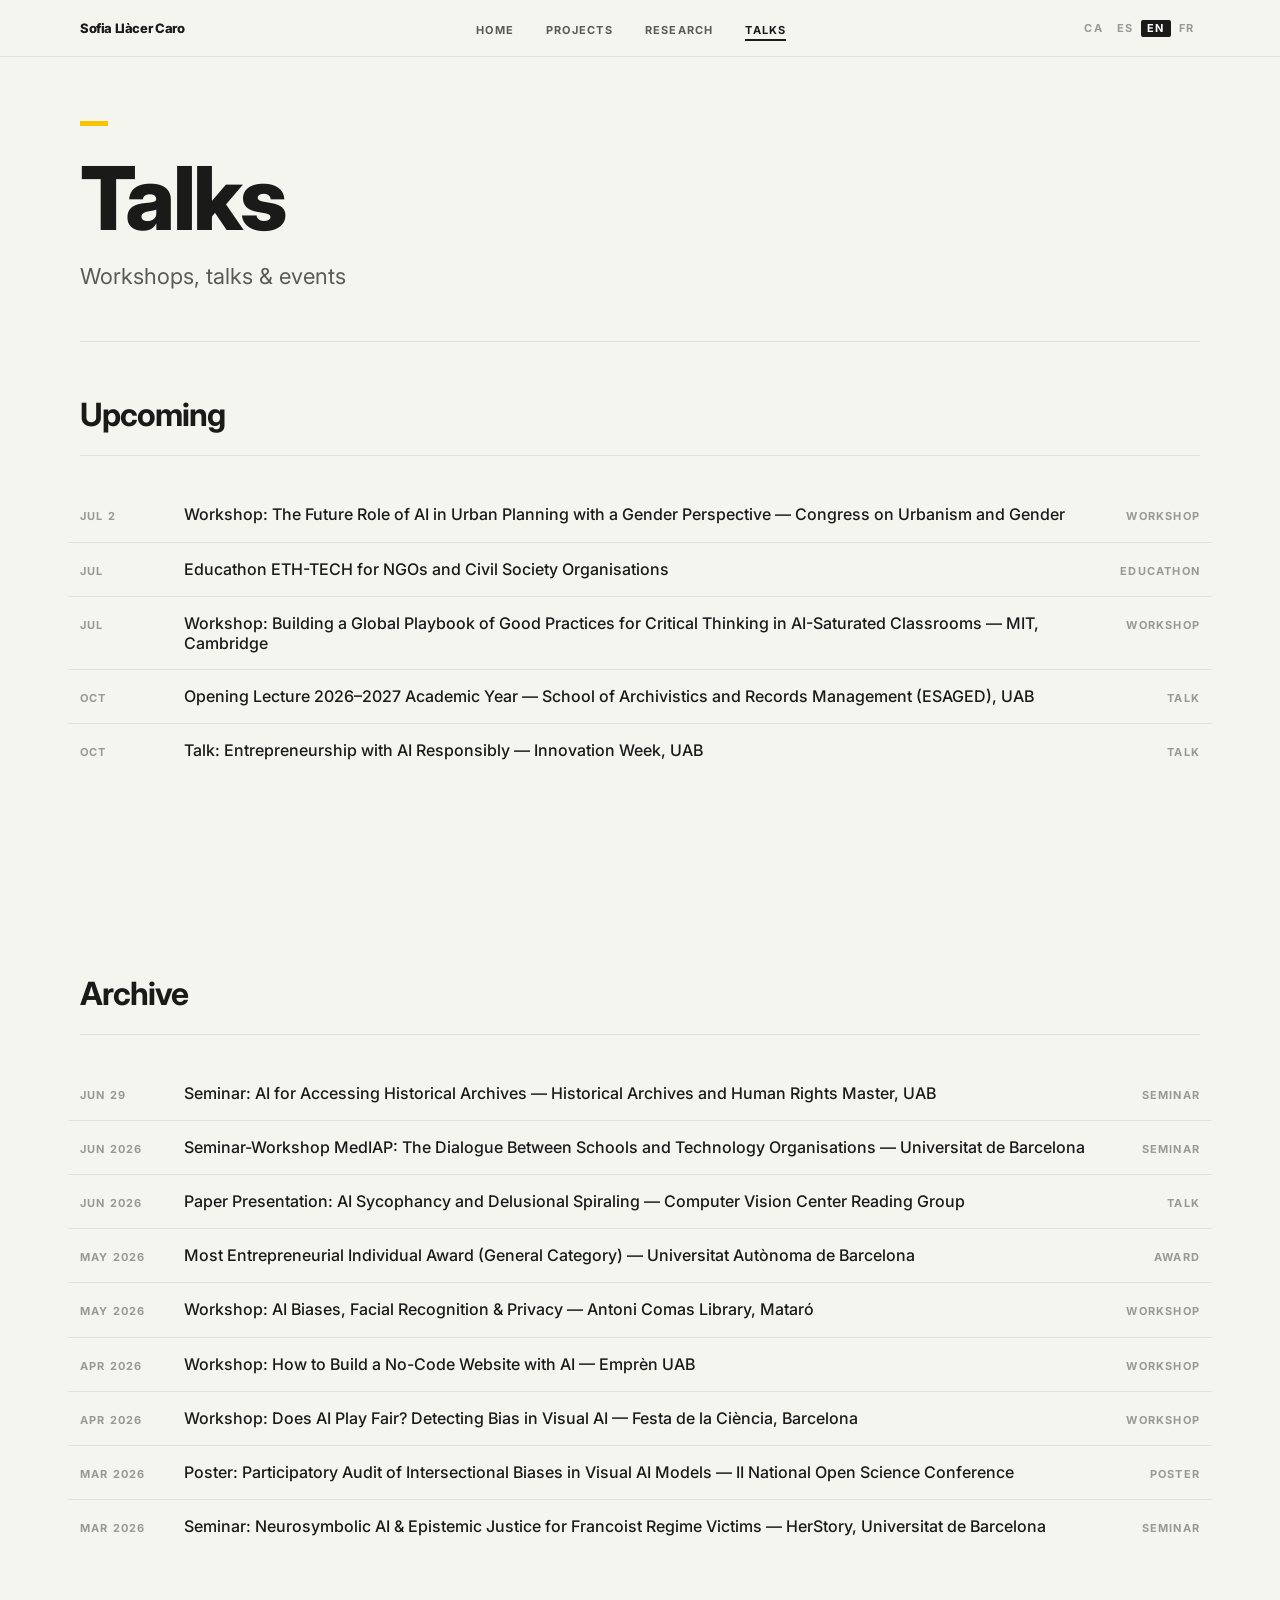
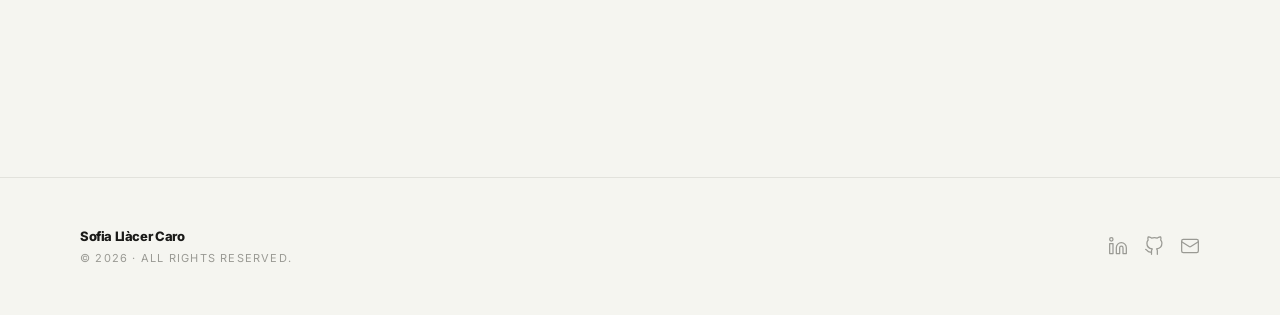
==== archive.html @ ee45fb19 "update past event" ====
<!DOCTYPE html>
<html lang="en">
<head>
  <meta charset="UTF-8">
  <meta name="viewport" content="width=device-width, initial-scale=1.0">
  <title>Talks — Sofia Llàcer Caro</title>
  <meta name="description" content="Talks, workshops and events by Sofia Llàcer Caro.">
  <link rel="preconnect" href="https://fonts.googleapis.com">
  <link rel="preconnect" href="https://fonts.gstatic.com" crossorigin>
  <link href="https://fonts.googleapis.com/css2?family=Inter:ital,opsz,wght@0,14..32,400;0,14..32,500;0,14..32,600;0,14..32,700;0,14..32,800&display=swap" rel="stylesheet">
  <link rel="icon" type="image/png" href="css/favicon.png">
  <link rel="stylesheet" href="css/main.css">
</head>
<body>

  <div data-include="pages/nav.html"></div>

  <main id="main">
    <div class="container">

      <header class="page-header section-archive">
        <div class="page-header__band"></div>
        <h1 class="page-header__title" data-i18n="talks.title">Talks</h1>
        <p class="page-header__subtitle" data-i18n="talks.subtitle">Workshops, talks & events</p>
      </header>

      <!-- UPCOMING -->
      <section class="section" style="padding-top: 0" aria-label="Upcoming events">
        <div class="section__header">
          <h2 class="section__title" data-i18n="talks.upcoming">Upcoming</h2>
        </div>
        <div class="archive-list fade-up">

          <div class="archive-item">
            <span class="archive-item__year">Jul 2</span>
            <span class="archive-item__title" data-i18n="talks.u2_title">Workshop: The Future Role of AI in Urban Planning with a Gender Perspective — Congress on Urbanism and Gender</span>
            <span class="archive-item__category" data-i18n="talks.u2_cat">Workshop</span>
          </div>

          <div class="archive-item">
            <span class="archive-item__year">Jul</span>
            <span class="archive-item__title" data-i18n="talks.u3_title">Educathon ETH-TECH for NGOs and Civil Society Organisations</span>
            <span class="archive-item__category" data-i18n="talks.u3_cat">Educathon</span>
          </div>

          <div class="archive-item">
            <span class="archive-item__year">Jul</span>
            <span class="archive-item__title" data-i18n="talks.u4_title">Workshop: Building a Global Playbook of Good Practices for Critical Thinking in AI-Saturated Classrooms — MIT, Cambridge</span>
            <span class="archive-item__category" data-i18n="talks.u4_cat">Workshop</span>
          </div>

          <div class="archive-item">
            <span class="archive-item__year">Oct</span>
            <span class="archive-item__title" data-i18n="talks.u5_title">Opening Lecture 2026–2027 Academic Year — School of Archivistics and Records Management (ESAGED), UAB</span>
            <span class="archive-item__category" data-i18n="talks.u5_cat">Talk</span>
          </div>

          <div class="archive-item">
            <span class="archive-item__year">Oct</span>
            <span class="archive-item__title" data-i18n="talks.u6_title">Talk: Entrepreneurship with AI Responsibly — Innovation Week, UAB</span>
            <span class="archive-item__category" data-i18n="talks.u6_cat">Talk</span>
          </div>

        </div>
      </section>

      <!-- ARCHIVE -->
      <section class="section" aria-label="Past events">
        <div class="section__header">
          <h2 class="section__title" data-i18n="talks.archive">Archive</h2>
        </div>
        <div class="archive-list fade-up">

          <div class="archive-item">
            <span class="archive-item__year">Jun 29</span>
            <span class="archive-item__title" data-i18n="talks.u1_title">Seminar: AI for Accessing Historical Archives — Historical Archives and Human Rights Master, UAB</span>
            <span class="archive-item__category" data-i18n="talks.u1_cat">Seminar</span>
          </div>

          <div class="archive-item">
            <span class="archive-item__year">Jun 2026</span>
            <span class="archive-item__title" data-i18n="talks.a1_title">Seminar-Workshop MedIAP: The Dialogue Between Schools and Technology Organisations — Universitat de Barcelona</span>
            <span class="archive-item__category" data-i18n="talks.a1_cat">Seminar</span>
          </div>

          <div class="archive-item">
            <span class="archive-item__year">Jun 2026</span>
            <span class="archive-item__title" data-i18n="talks.a2_title">Paper Presentation: AI Sycophancy and Delusional Spiraling — Computer Vision Center Reading Group</span>
            <span class="archive-item__category" data-i18n="talks.a2_cat">Talk</span>
          </div>

          <div class="archive-item">
            <span class="archive-item__year">May 2026</span>
            <span class="archive-item__title" data-i18n="talks.a3_title">Most Entrepreneurial Individual Award (General Category) — Universitat Autònoma de Barcelona</span>
            <span class="archive-item__category" data-i18n="talks.a3_cat">Award</span>
          </div>

          <div class="archive-item">
            <span class="archive-item__year">May 2026</span>
            <span class="archive-item__title" data-i18n="talks.a4_title">Workshop: AI Biases, Facial Recognition & Privacy — Antoni Comas Library, Mataró</span>
            <span class="archive-item__category" data-i18n="talks.a4_cat">Workshop</span>
          </div>

          <div class="archive-item">
            <span class="archive-item__year">Apr 2026</span>
            <span class="archive-item__title" data-i18n="talks.a5_title">Workshop: How to Build a No-Code Website with AI — Emprèn UAB</span>
            <span class="archive-item__category" data-i18n="talks.a5_cat">Workshop</span>
          </div>

          <div class="archive-item">
            <span class="archive-item__year">Apr 2026</span>
            <span class="archive-item__title" data-i18n="talks.a6_title">Workshop: Does AI Play Fair? Detecting Bias in Visual AI — Festa de la Ciència, Barcelona</span>
            <span class="archive-item__category" data-i18n="talks.a6_cat">Workshop</span>
          </div>

          <div class="archive-item">
            <span class="archive-item__year">Mar 2026</span>
            <span class="archive-item__title" data-i18n="talks.a7_title">Poster: Participatory Audit of Intersectional Biases in Visual AI Models — II National Open Science Conference</span>
            <span class="archive-item__category" data-i18n="talks.a7_cat">Poster</span>
          </div>

          <div class="archive-item">
            <span class="archive-item__year">Mar 2026</span>
            <span class="archive-item__title" data-i18n="talks.a8_title">Seminar: Neurosymbolic AI & Epistemic Justice for Francoist Regime Victims — HerStory, Universitat de Barcelona</span>
            <span class="archive-item__category" data-i18n="talks.a8_cat">Seminar</span>
          </div>

        </div>
      </section>

    </div>
  </main>

  <div data-include="pages/footer.html"></div>

  <script src="js/i18n.js"></script>
  <script src="js/includes.js"></script>
  <script src="js/main.js"></script>
</body>
</html>
---- css/main.css ----
/* --- Custom Properties --- */
:root {
  --c-red:     #E63329;
  --c-orange:  #F47920;
  --c-yellow:  #F9C51A;
  --c-green:   #3DAA35;
  --c-teal:    #00A99D;
  --c-blue:    #1D71B8;
  --c-purple:  #6D2E7A;
  --c-magenta: #E31B8E;

  /* Section colours */
  --c-projects: var(--c-blue);
  --c-thoughts: var(--c-magenta);
  --c-archive:  var(--c-green);

  /* Surfaces */
  --c-bg:             #F5F5F0;
  --c-surface:        #FFFFFF;
  --c-border:         #E2E2DC;
  --c-border-strong:  #C6C6C0;

  /* Text */
  --c-text:    #1A1A18;
  --c-text-2:  #5A5A56;
  --c-text-3:  #9A9A94;

  /* Typography */
  --font: 'Inter', 'Helvetica Neue', Arial, -apple-system, sans-serif;

  /* Type scale (fluid) */
  --text-display: clamp(2.75rem, 8vw, 5.5rem);
  --text-h1:      clamp(1.875rem, 4.5vw, 3rem);
  --text-h2:      clamp(1.375rem, 2.5vw, 2rem);
  --text-h3:      clamp(1.125rem, 1.8vw, 1.375rem);
  --text-body:    1rem;
  --text-small:   0.8125rem;
  --text-micro:   0.6875rem;

  /* Line heights */
  --lh-tight:   1.1;
  --lh-snug:    1.25;
  --lh-normal:  1.55;
  --lh-relaxed: 1.75;

  /* Letter spacing */
  --ls-tight:  -0.03em;
  --ls-normal: 0;
  --ls-wide:   0.05em;
  --ls-wider:  0.11em;

  /* Spacing (4px base) */
  --sp-1: 0.25rem;
  --sp-2: 0.5rem;
  --sp-3: 0.75rem;
  --sp-4: 1rem;
  --sp-5: 1.5rem;
  --sp-6: 2rem;
  --sp-7: 3rem;
  --sp-8: 4rem;
  --sp-9: 6rem;
  --sp-10: 8rem;

  /* Layout */
  --container:  74rem;
  --grid-gap:   1.5rem;

  /* Card */
  --card-band:    5px;
  --card-radius:  2px;
  --card-pad:     var(--sp-5);

  /* Motion */
  --ease-fast:  120ms ease;
  --ease-base:  220ms ease;
  --ease-slow:  420ms ease;

  /* Shadows */
  --shadow-card:       0 1px 2px rgba(0,0,0,0.06), 0 3px 10px rgba(0,0,0,0.05);
  --shadow-card-hover: 0 4px 14px rgba(0,0,0,0.10), 0 14px 32px rgba(0,0,0,0.07);
  --shadow-hero:       0 8px 36px rgba(0,0,0,0.13), 0 28px 72px rgba(0,0,0,0.09);
}

/* --- Reset --- */
*, *::before, *::after { box-sizing: border-box; margin: 0; padding: 0; }

html {
  font-size: 16px;
  scroll-behavior: smooth;
  -webkit-text-size-adjust: 100%;
}

body {
  font-family: var(--font);
  font-size: var(--text-body);
  line-height: var(--lh-normal);
  color: var(--c-text);
  background: var(--c-bg);
  -webkit-font-smoothing: antialiased;
  -moz-osx-font-smoothing: grayscale;
}

img, video { max-width: 100%; height: auto; display: block; }
a { color: inherit; text-decoration: none; }
ul, ol { list-style: none; }
button { background: none; border: none; cursor: pointer; font: inherit; color: inherit; }

/* --- Accessibility --- */
.sr-only {
  position: absolute; width: 1px; height: 1px; padding: 0; margin: -1px;
  overflow: hidden; clip: rect(0,0,0,0); white-space: nowrap; border: 0;
}

.skip-link {
  position: absolute; top: -200%; left: var(--sp-4); z-index: 9999;
  padding: var(--sp-2) var(--sp-4); background: var(--c-text); color: var(--c-surface);
  font-size: var(--text-small); font-weight: 700; letter-spacing: var(--ls-wide);
  text-transform: uppercase; transition: top var(--ease-fast);
}
.skip-link:focus { top: var(--sp-4); }

/* --- Layout --- */
.container {
  width: 100%; max-width: var(--container);
  margin-inline: auto; padding-inline: var(--sp-6);
}

@media (max-width: 768px) {
  :root { --grid-gap: 1rem; }
  .container { padding-inline: var(--sp-4); }
}

/* --- Navigation --- */
.site-nav {
  position: sticky; top: 0; z-index: 100;
  background: rgba(245,245,240,0.92);
  backdrop-filter: blur(14px);
  -webkit-backdrop-filter: blur(14px);
  border-bottom: 1px solid var(--c-border);
}

.nav-inner {
  display: flex; align-items: center;
  justify-content: space-between; height: 3.5rem;
}

.nav-logo {
  font-size: var(--text-small); font-weight: 800;
  letter-spacing: var(--ls-tight); color: var(--c-text);
  white-space: nowrap;
}

.nav-links {
  display: flex; align-items: center; gap: var(--sp-6);
}

.nav-link {
  font-size: var(--text-micro); font-weight: 700;
  color: var(--c-text-2); letter-spacing: var(--ls-wider);
  text-transform: uppercase; position: relative;
  transition: color var(--ease-fast);
  padding-bottom: 2px;
}
.nav-link::after {
  content: ''; position: absolute; bottom: -2px; left: 0;
  width: 0; height: 2px; background: var(--c-text);
  transition: width var(--ease-base);
}
.nav-link:hover, .nav-link.active { color: var(--c-text); }
.nav-link:hover::after, .nav-link.active::after { width: 100%; }

.nav-right {
  display: flex; align-items: center; gap: var(--sp-5);
}

/* Language switcher */
.lang-switcher {
  display: flex; align-items: center; gap: 2px;
}

.lang-btn {
  font-size: var(--text-micro); font-weight: 700;
  letter-spacing: var(--ls-wider); text-transform: uppercase;
  color: var(--c-text-3); padding: 3px 6px;
  border-radius: 2px; transition: all var(--ease-fast);
  line-height: 1;
}
.lang-btn:hover { color: var(--c-text); }
.lang-btn.active {
  background: var(--c-text); color: var(--c-surface);
}

/* Mobile toggle */
.nav-toggle {
  display: none; flex-direction: column; gap: 5px;
  padding: var(--sp-2); cursor: pointer;
}
.nav-toggle span {
  display: block; width: 20px; height: 1.5px;
  background: var(--c-text); border-radius: 1px;
  transition: transform var(--ease-base), opacity var(--ease-base);
}
.nav-toggle[aria-expanded="true"] span:nth-child(1) { transform: translateY(6.5px) rotate(45deg); }
.nav-toggle[aria-expanded="true"] span:nth-child(2) { opacity: 0; }
.nav-toggle[aria-expanded="true"] span:nth-child(3) { transform: translateY(-6.5px) rotate(-45deg); }

@media (max-width: 768px) {
  .nav-links {
    display: none; position: absolute;
    top: 3.5rem; left: 0; right: 0;
    background: var(--c-bg); border-bottom: 1px solid var(--c-border);
    flex-direction: column; align-items: flex-start;
    padding: var(--sp-4) var(--sp-6); gap: var(--sp-4);
  }
  .nav-links.open { display: flex; }
  .nav-toggle { display: flex; }
}

.hero-card {
  background: var(--c-surface);
  border: 1px solid var(--c-border);
  box-shadow: var(--shadow-hero);
  border-radius: var(--card-radius);
  width: min(420px, 88vw);
  overflow: hidden;
  user-select: none;
}

.hero-card__header {
  padding: var(--sp-6) var(--sp-6) var(--sp-5);
}

.hero-card__name {
  font-size: 1.4rem; font-weight: 800;
  letter-spacing: var(--ls-tight); line-height: 1.1;
  margin-bottom: var(--sp-1);
}

.hero-card__subtitle {
  font-size: var(--text-micro); font-weight: 700;
  letter-spacing: var(--ls-wider); text-transform: uppercase;
  color: var(--c-text-3);
}

.hero-card__bands {
  display: flex; flex-direction: column;
  padding: var(--sp-2) var(--sp-3) var(--sp-6);
}

.hero-card__band {
  display: flex; align-items: center;
  padding: 0.8rem var(--sp-5);
  border-radius: 26px;
  position: relative;
  margin-bottom: -14px;
}
.hero-card__band:last-child { margin-bottom: 0; }

/* Palette — exact order and values from design brief */
.hero-card__band:nth-child(1) { background: #0177BC; z-index: 5; }
.hero-card__band:nth-child(2) { background: #F6C500; z-index: 4; }
.hero-card__band:nth-child(3) { background: #DE0615; z-index: 3; }
.hero-card__band:nth-child(4) { background: #4B398B; z-index: 2; }
.hero-card__band:nth-child(5) { background: #41ADC9; z-index: 1; }

.hero-card__band-text {
  font-size: var(--text-small); font-weight: 700;
  color: #fff; letter-spacing: 0.01em;
}
/* Yellow is too light for white text */
.hero-card__band:nth-child(2) .hero-card__band-text { color: #1A1A18; }

.hero-card__footer {
  display: flex; justify-content: space-between; align-items: center;
  padding: var(--sp-3) var(--sp-6);
  border-top: 1px solid var(--c-border);
}

.hero-card__meta {
  font-size: var(--text-micro); font-weight: 700;
  letter-spacing: var(--ls-wider); text-transform: uppercase;
  color: var(--c-text-3);
}

/* --- Home Hero Section --- */
.home-hero {
  min-height: 100svh;
  display: flex; align-items: center; justify-content: center;
  position: relative; overflow: hidden;
  padding: var(--sp-10) var(--sp-6) var(--sp-9);
}

.home-hero__grid {
  position: absolute; inset: 0; pointer-events: none;
  background-image:
    linear-gradient(var(--c-border) 1px, transparent 1px),
    linear-gradient(90deg, var(--c-border) 1px, transparent 1px);
  background-size: 52px 52px;
  opacity: 0.5;
}

.home-hero__content {
  position: relative; z-index: 1;
  display: flex; flex-direction: column;
  align-items: center; gap: var(--sp-8);
}

.home-hero__intro {
  max-width: 34rem; text-align: center;
}

.home-hero__tagline {
  font-size: var(--text-h3); font-weight: 400;
  line-height: var(--lh-relaxed); color: var(--c-text-2);
}

.home-hero__ctas {
  display: flex; gap: var(--sp-3);
  flex-wrap: wrap; justify-content: center;
  margin-top: var(--sp-5);
}

/* --- Section Layout --- */
.section {
  padding-block: var(--sp-9);
}

.section__header {
  display: flex; align-items: baseline;
  justify-content: space-between;
  margin-bottom: var(--sp-6);
  padding-bottom: var(--sp-4);
  border-bottom: 1px solid var(--c-border);
}

.section__title {
  font-size: var(--text-h2); font-weight: 700;
  letter-spacing: var(--ls-tight);
}

.section__eyebrow {
  display: flex; align-items: center; gap: var(--sp-3);
  margin-bottom: var(--sp-3);
}

.section__bar {
  width: 20px; height: var(--card-band);
  background: var(--section-color, var(--c-text));
}

.section__link {
  font-size: var(--text-micro); font-weight: 700;
  letter-spacing: var(--ls-wider); text-transform: uppercase;
  color: var(--c-text-3); transition: color var(--ease-fast);
}
.section__link:hover { color: var(--c-text); }

/* --- Page Header --- */
.page-header {
  padding-top: var(--sp-8); padding-bottom: var(--sp-7);
  border-bottom: 1px solid var(--c-border);
  margin-bottom: var(--sp-7);
}

.page-header__band {
  width: 28px; height: var(--card-band);
  background: var(--section-color, var(--c-text));
  margin-bottom: var(--sp-5);
}

.page-header__title {
  font-size: var(--text-display); font-weight: 800;
  letter-spacing: var(--ls-tight); line-height: var(--lh-tight);
}

.page-header__subtitle {
  font-size: var(--text-h3); font-weight: 400;
  color: var(--c-text-2); margin-top: var(--sp-3);
}

/* --- Card System (atomic unit) --- */
.card {
  background: var(--c-surface);
  border: 1px solid var(--c-border);
  border-radius: var(--card-radius);
  box-shadow: var(--shadow-card);
  display: flex; flex-direction: column;
  overflow: hidden; position: relative;
  transition: box-shadow var(--ease-base), transform var(--ease-base);
}

.card:hover {
  box-shadow: var(--shadow-card-hover);
  transform: translateY(-3px);
}

.card__band {
  height: var(--card-band);
  background: var(--band-color, var(--c-text));
  flex-shrink: 0;
}

/* Image / media slot */
.card__media {
  position: relative; overflow: hidden;
  background: var(--c-border); flex-shrink: 0;
}
.card__media--wide  { aspect-ratio: 16/9; }
.card__media--square { aspect-ratio: 1; }
.card__media--tall  { aspect-ratio: 3/4; }

.card__media img {
  width: 100%; height: 100%;
  object-fit: cover; object-position: center;
  transition: transform 380ms ease;
}
.card:hover .card__media img { transform: scale(1.04); }

.card__media-placeholder {
  position: absolute; inset: 0;
  background: linear-gradient(135deg, var(--c-border) 0%, var(--c-border-strong) 100%);
  display: flex; align-items: center; justify-content: center;
}
.card__media-placeholder::after {
  content: ''; width: 28px; height: 28px;
  border: 1.5px solid var(--c-text-3); opacity: 0.35;
}

/* Card body */
.card__body {
  padding: var(--card-pad);
  display: flex; flex-direction: column;
  gap: var(--sp-3); flex: 1;
}

.card__tag {
  font-size: var(--text-micro); font-weight: 700;
  letter-spacing: var(--ls-wider); text-transform: uppercase;
  color: var(--band-color, var(--c-text-2));
}

.card__title {
  font-size: var(--text-h3); font-weight: 700;
  line-height: var(--lh-snug); letter-spacing: var(--ls-tight);
}

.card__excerpt {
  font-size: var(--text-small); line-height: var(--lh-relaxed);
  color: var(--c-text-2); flex: 1;
}

.card__meta {
  display: flex; align-items: center; gap: var(--sp-3);
  padding-top: var(--sp-3);
  border-top: 1px solid var(--c-border);
  margin-top: auto;
}

.card__date {
  font-size: var(--text-micro); font-weight: 700;
  letter-spacing: var(--ls-wider); text-transform: uppercase;
  color: var(--c-text-3);
}

.card__arrow {
  margin-left: auto;
  font-size: var(--text-micro); font-weight: 700;
  letter-spacing: var(--ls-wider); text-transform: uppercase;
  color: var(--band-color, var(--c-text));
  transition: opacity var(--ease-fast);
}
.card:hover .card__arrow { opacity: 0.7; }

/* Full-card link overlay */
.card__overlay {
  position: absolute; inset: 0; z-index: 1;
}

/* Size variants */
.card--sm .card__body { padding: var(--sp-4); gap: var(--sp-2); }
.card--sm .card__title { font-size: 1rem; }

/* --- Card Grid --- */
.card-grid {
  display: grid; gap: var(--grid-gap);
  grid-template-columns: repeat(3, 1fr);
}
.card-grid--2 { grid-template-columns: repeat(2, 1fr); }
.card-grid--4 { grid-template-columns: repeat(4, 1fr); }

@media (max-width: 1024px) {
  .card-grid      { grid-template-columns: repeat(2, 1fr); }
  .card-grid--4   { grid-template-columns: repeat(2, 1fr); }
}
@media (max-width: 600px) {
  .card-grid, .card-grid--2, .card-grid--4 {
    grid-template-columns: 1fr;
  }
}

/* --- Archive List --- */
.archive-list {
  display: flex; flex-direction: column;
}

.archive-item {
  display: grid;
  grid-template-columns: 5rem 1fr auto;
  align-items: baseline; gap: var(--sp-5);
  padding: var(--sp-4) var(--sp-3);
  border-bottom: 1px solid var(--c-border);
  color: var(--c-text); text-decoration: none;
  transition: background var(--ease-fast), padding var(--ease-fast);
  margin-inline: calc(-1 * var(--sp-3));
  border-radius: var(--card-radius);
}
.archive-item:last-child { border-bottom: none; }
.archive-item:hover { background: var(--c-surface); }

.archive-item__year {
  font-size: var(--text-micro); font-weight: 700;
  letter-spacing: var(--ls-wider); text-transform: uppercase;
  color: var(--c-text-3);
}

.archive-item__title {
  font-size: var(--text-body); font-weight: 500;
  line-height: var(--lh-snug);
}

.archive-item__category {
  font-size: var(--text-micro); font-weight: 700;
  letter-spacing: var(--ls-wider); text-transform: uppercase;
  color: var(--c-text-3); white-space: nowrap;
}

@media (max-width: 600px) {
  .archive-item { grid-template-columns: 3.5rem 1fr; row-gap: var(--sp-1); }
  .archive-item__category { grid-column: 2; }
}

/* --- Buttons --- */
.btn {
  display: inline-flex; align-items: center; gap: var(--sp-2);
  padding: 0.65rem var(--sp-5);
  font-size: var(--text-micro); font-weight: 700;
  letter-spacing: var(--ls-wider); text-transform: uppercase;
  border: 1.5px solid transparent;
  border-radius: var(--card-radius);
  transition: all var(--ease-fast); cursor: pointer;
}

.btn--primary {
  background: var(--c-text); color: var(--c-surface);
  border-color: var(--c-text);
}
.btn--primary:hover {
  background: transparent; color: var(--c-text);
}

.btn--secondary {
  background: transparent; color: var(--c-text);
  border-color: var(--c-border-strong);
}
.btn--secondary:hover { border-color: var(--c-text); }

/* --- Footer --- */
.site-footer {
  padding-block: var(--sp-7);
  border-top: 1px solid var(--c-border);
  margin-top: var(--sp-10);
}

.footer-inner {
  display: flex; justify-content: space-between;
  align-items: center; gap: var(--sp-5); flex-wrap: wrap;
}

.footer-name {
  font-size: var(--text-small); font-weight: 800;
  letter-spacing: var(--ls-tight);
}

.footer-rights {
  font-size: var(--text-micro); color: var(--c-text-3);
  letter-spacing: var(--ls-wider); text-transform: uppercase;
  margin-top: var(--sp-1);
}

.footer-social {
  display: flex;
  align-items: center;
  gap: var(--sp-4);
}

.footer-social__link {
  display: flex;
  align-items: center;
  justify-content: center;
  color: var(--c-text-3);
  transition: color var(--ease-fast);
}
.footer-social__link:hover { color: var(--c-text); }
.footer-social__link svg {
  width: 20px;
  height: 20px;
}

/* --- Section colour tokens --- */
.section-projects { --section-color: #0177BC; }
.section-thoughts  { --section-color: #DE0615; }
.section-archive   { --section-color: #F6C500; }

/* ============================================================
   HOME — Section cards (scard)
   ============================================================ */

.home-header {
  padding-top: var(--sp-9);
  padding-bottom: var(--sp-7);
}
.home-header__name {
  font-size: var(--text-display);
  font-weight: 800;
  letter-spacing: var(--ls-tight);
  line-height: var(--lh-tight);
}
.home-header__intro {
  font-size: var(--text-h3);
  font-weight: 400;
  color: var(--c-text-2);
  line-height: var(--lh-relaxed);
  max-width: 40rem;
  margin-top: var(--sp-5);
}

.home-cards {
  display: flex;
  flex-direction: column;
  gap: 0.625rem;
  padding-bottom: var(--sp-10);
}

.scard {
  border-radius: 28px;
  padding: var(--sp-6) var(--sp-7);
  color: #fff;
}
.scard--projects { background: #0177BC; }
.scard--thoughts  { background: #DE0615; }
.scard--archive   { background: #F6C500; color: #1A1A18; }

.scard__header {
  display: flex;
  align-items: center;
  justify-content: space-between;
  gap: var(--sp-5);
}
.scard__info { flex: 1; min-width: 0; }

.scard__eyebrow {
  font-size: var(--text-micro);
  font-weight: 700;
  letter-spacing: var(--ls-wider);
  text-transform: uppercase;
  opacity: 0.6;
  margin-bottom: var(--sp-2);
}
.scard__title {
  font-size: clamp(1.75rem, 3.5vw, 2.75rem);
  font-weight: 800;
  letter-spacing: var(--ls-tight);
  line-height: var(--lh-tight);
}

.scard__see-all {
  flex-shrink: 0;
  font-size: var(--text-micro);
  font-weight: 700;
  letter-spacing: var(--ls-wider);
  text-transform: uppercase;
  color: rgba(255,255,255,0.7);
  padding: 0.45rem 1.1rem;
  border: 1.5px solid rgba(255,255,255,0.3);
  border-radius: 100px;
  text-decoration: none;
  transition: color var(--ease-fast), border-color var(--ease-fast), background var(--ease-fast);
}
.scard__see-all::after { content: ' →'; }

.scard:hover .scard__see-all,
.scard:focus-within .scard__see-all {
  color: #fff;
  border-color: rgba(255,255,255,0.7);
  background: rgba(255,255,255,0.12);
}

.scard__reveal {
  display: grid;
  grid-template-rows: 0fr;
  transition: grid-template-rows 380ms cubic-bezier(0.4, 0, 0.2, 1);
}
.scard__reveal-inner { overflow: hidden; }

.scard:hover .scard__reveal,
.scard:focus-within .scard__reveal {
  grid-template-rows: 1fr;
}

.scard__preview { padding-top: var(--sp-5); }

.scard__preview-grid {
  display: grid;
  grid-template-columns: repeat(3, 1fr);
  gap: var(--sp-3);
}
.scard__preview-grid--2 {
  grid-template-columns: repeat(2, 1fr);
}
.scard__mini {
  background: rgba(255,255,255,0.12);
  border-radius: 16px;
  padding: var(--sp-4);
  display: flex;
  flex-direction: column;
  gap: var(--sp-2);
  color: #fff;
  text-decoration: none;
  transition: background var(--ease-fast);
}
.scard__mini:hover { background: rgba(255,255,255,0.22); }

.scard__mini-cat {
  font-size: var(--text-micro);
  font-weight: 700;
  letter-spacing: var(--ls-wider);
  text-transform: uppercase;
  opacity: 0.55;
}
.scard__mini-title {
  font-size: var(--text-small);
  font-weight: 600;
  line-height: var(--lh-snug);
}
.scard__mini-date {
  font-size: var(--text-micro);
  opacity: 0.45;
  margin-top: auto;
  padding-top: var(--sp-3);
}

.scard__preview-list {
  display: flex;
  flex-direction: column;
}
.scard__row {
  display: grid;
  grid-template-columns: 5.5rem 1fr auto;
  align-items: baseline;
  gap: var(--sp-4);
  padding: var(--sp-3) 0;
  border-bottom: 1px solid rgba(255,255,255,0.14);
  color: #fff;
  text-decoration: none;
  transition: opacity var(--ease-fast);
}
.scard__row:last-child { border-bottom: none; }
.scard__row:hover { opacity: 0.65; }

.scard__row-cat {
  font-size: var(--text-micro);
  font-weight: 700;
  letter-spacing: var(--ls-wider);
  text-transform: uppercase;
  opacity: 0.55;
}
.scard__row-title {
  font-size: var(--text-body);
  font-weight: 500;
  line-height: var(--lh-snug);
}
.scard__row-date {
  font-size: var(--text-micro);
  font-weight: 600;
  letter-spacing: var(--ls-wider);
  text-transform: uppercase;
  opacity: 0.45;
  white-space: nowrap;
}

.scard__preview-footer {
  display: flex;
  justify-content: flex-end;
  align-items: center;
  padding-top: var(--sp-4);
  margin-top: var(--sp-2);
  border-top: 1px solid rgba(255,255,255,0.14);
}
.scard__full-link {
  font-size: var(--text-micro);
  font-weight: 700;
  letter-spacing: var(--ls-wider);
  text-transform: uppercase;
  color: rgba(255,255,255,0.85);
  text-decoration: none;
  transition: opacity var(--ease-fast);
}
.scard__full-link::after { content: ' →'; }
.scard__full-link:hover { opacity: 0.6; }

.scard--archive .scard__see-all {
  color: rgba(0,0,0,0.55);
  border-color: rgba(0,0,0,0.2);
}
.scard--archive:hover .scard__see-all,
.scard--archive:focus-within .scard__see-all {
  color: rgba(0,0,0,0.85);
  border-color: rgba(0,0,0,0.45);
  background: rgba(0,0,0,0.07);
}
.scard--archive .scard__row {
  color: #1A1A18;
  border-bottom-color: rgba(0,0,0,0.1);
}
.scard--archive .scard__row:hover { opacity: 0.6; }
.scard--archive .scard__mini {
  background: rgba(0,0,0,0.07);
  color: #1A1A18;
}
.scard--archive .scard__mini:hover { background: rgba(0,0,0,0.13); }
.scard--archive .scard__preview-footer { border-top-color: rgba(0,0,0,0.1); }
.scard--archive .scard__full-link { color: rgba(0,0,0,0.7); }

/* ============================================================
   FLIP CARDS — Projects
   ============================================================ */

.pub-grid {
  grid-template-columns: repeat(2, 1fr);
  align-items: start;
}
.pub-grid--3 {
  grid-template-columns: repeat(3, 1fr);
}

.pub-card {
  perspective: 1100px;
  height: 300px;
  cursor: pointer;
}

.pub-card__inner {
  position: relative;
  width: 100%; height: 100%;
  transform-style: preserve-3d;
  -webkit-transform-style: preserve-3d;
  transition: transform 520ms cubic-bezier(0.4, 0, 0.2, 1);
}
.pub-card:hover .pub-card__inner {
  transform: rotateY(180deg);
}

.pub-card__front,
.pub-card__back {
  position: absolute;
  inset: 0;
  border-radius: 20px;
  overflow: hidden;
  backface-visibility: hidden;
  -webkit-backface-visibility: hidden;
}

.pub-card__front {
  background: var(--pub-color, var(--c-text));
  display: flex;
  flex-direction: column;
}

.pub-card__front-body {
  padding: var(--sp-5);
  display: flex;
  flex-direction: column;
  flex: 1;
  overflow: hidden;
}

.pub-card__type {
  font-size: var(--text-micro);
  font-weight: 700;
  letter-spacing: var(--ls-wider);
  text-transform: uppercase;
  color: rgba(255,255,255,0.65);
  margin-bottom: var(--sp-3);
  flex-shrink: 0;
}

.pub-card__title {
  font-size: clamp(1.25rem, 2.2vw, 1.625rem);
  font-weight: 800;
  line-height: var(--lh-snug);
  letter-spacing: var(--ls-tight);
  color: #fff;
  flex: 1;
  display: -webkit-box;
  -webkit-line-clamp: 4;
  -webkit-box-orient: vertical;
  overflow: hidden;
}

.pub-card__back {
  background: var(--c-surface);
  border: 1px solid var(--c-border);
  box-shadow: var(--shadow-card);
  transform: rotateY(180deg);
  display: flex;
  flex-direction: column;
}

.pub-card__back-band {
  height: var(--card-band);
  background: var(--pub-color, var(--c-text));
  flex-shrink: 0;
}

.pub-card__back-body {
  padding: var(--sp-4) var(--sp-5) var(--sp-5);
  display: flex;
  flex-direction: column;
  flex: 1;
  gap: var(--sp-3);
  overflow: hidden;
}

.pub-card__abstract {
  font-size: var(--text-small);
  line-height: var(--lh-relaxed);
  color: var(--c-text-2);
  flex: 1;
  display: -webkit-box;
  -webkit-line-clamp: 6;
  -webkit-box-orient: vertical;
  overflow: hidden;
}

.pub-card__source {
  display: flex;
  align-items: baseline;
  justify-content: space-between;
  gap: var(--sp-3);
  padding-top: var(--sp-3);
  border-top: 1px solid var(--c-border);
  margin-top: auto;
}

.pub-card__journal {
  font-size: var(--text-micro);
  font-weight: 600;
  letter-spacing: var(--ls-wide);
  text-transform: uppercase;
  color: var(--c-text-2);
  white-space: nowrap;
  overflow: hidden;
  text-overflow: ellipsis;
}

.pub-card__year {
  font-size: var(--text-micro);
  font-weight: 700;
  letter-spacing: var(--ls-wider);
  text-transform: uppercase;
  color: var(--c-text-3);
  flex-shrink: 0;
}

.pub-card__link {
  font-size: var(--text-micro);
  font-weight: 700;
  letter-spacing: var(--ls-wider);
  text-transform: uppercase;
  color: var(--pub-color, var(--c-text));
  text-decoration: none;
  align-self: flex-start;
  transition: opacity var(--ease-fast);
}
.pub-card__link:hover { opacity: 0.6; }

@media (max-width: 600px) {
  .pub-card { height: 260px; }
}

@media (hover: none) {
  .pub-card:hover .pub-card__inner { transform: none; }
  .pub-card.flipped .pub-card__inner { transform: rotateY(180deg); }
}

/* ============================================================
   EXPANDABLE CARDS — Research & Publications
   ============================================================ */

.pub-expand {
  border-radius: 20px;
  overflow: hidden;
  background: var(--pub-color, var(--c-text));
  transition: box-shadow var(--ease-base);
}
.pub-expand:hover {
  box-shadow: var(--shadow-card-hover);
}

.pub-expand__header {
  padding: var(--sp-5);
  display: flex;
  flex-direction: column;
  gap: var(--sp-3);
}

.pub-expand__type {
  font-size: var(--text-micro);
  font-weight: 700;
  letter-spacing: var(--ls-wider);
  text-transform: uppercase;
  color: rgba(255,255,255,0.65);
}

.pub-expand__title {
  font-size: clamp(1.25rem, 2.2vw, 1.625rem);
  font-weight: 800;
  line-height: var(--lh-snug);
  letter-spacing: var(--ls-tight);
  color: #fff;
}

.pub-expand__authors {
  font-size: var(--text-small);
  font-weight: 500;
  color: rgba(255,255,255,0.72);
  line-height: var(--lh-snug);
}

.pub-expand__reveal {
  display: grid;
  grid-template-rows: 0fr;
  transition: grid-template-rows 420ms cubic-bezier(0.4, 0, 0.2, 1);
}
.pub-expand__reveal-inner {
  overflow: hidden;
}

.pub-expand:hover .pub-expand__reveal {
  grid-template-rows: 1fr;
}

.pub-expand__body {
  padding: var(--sp-4) var(--sp-5) var(--sp-5);
  background: var(--c-bg);
  display: flex;
  flex-direction: column;
  gap: var(--sp-3);
}

.pub-expand__abstract {
  font-size: var(--text-small);
  line-height: var(--lh-relaxed);
  color: var(--c-text-2);
}

.pub-expand__source {
  display: flex;
  align-items: baseline;
  justify-content: space-between;
  gap: var(--sp-3);
  padding-top: var(--sp-3);
  border-top: 1px solid var(--c-border);
}

.pub-expand__journal {
  font-size: var(--text-micro);
  font-weight: 600;
  letter-spacing: var(--ls-wide);
  text-transform: uppercase;
  color: var(--c-text-2);
}

.pub-expand__year {
  font-size: var(--text-micro);
  font-weight: 700;
  letter-spacing: var(--ls-wider);
  text-transform: uppercase;
  color: var(--c-text-3);
}

.pub-expand__link {
  font-size: var(--text-micro);
  font-weight: 700;
  letter-spacing: var(--ls-wider);
  text-transform: uppercase;
  color: var(--c-text-2);
  text-decoration: none;
  align-self: flex-start;
  transition: opacity var(--ease-fast);
}
.pub-expand__link:hover { opacity: 0.6; }

@media (max-width: 1024px) {
  .pub-grid, .pub-grid--3 { grid-template-columns: repeat(2, 1fr); }
}
@media (max-width: 600px) {
  .pub-grid { grid-template-columns: 1fr; }
}

@media (hover: none) {
  .pub-expand__reveal { grid-template-rows: 1fr; }
}

/* Touch / no-hover: always show reveal */
@media (hover: none) {
  .scard__reveal { grid-template-rows: 1fr; }
}

@media (max-width: 768px) {
  .scard { padding: var(--sp-5); border-radius: 22px; }
  .scard__preview-grid { grid-template-columns: 1fr; }
  .scard__row { grid-template-columns: 4rem 1fr; }
  .scard__row-date { display: none; }
}
@media (max-width: 480px) {
  .scard__see-all { display: none; }
}

/* --- Scroll-reveal animations --- */
@media (prefers-reduced-motion: no-preference) {
  .fade-up {
    opacity: 0;
    transform: translateY(18px);
    transition: opacity 480ms ease, transform 480ms ease;
  }
  .fade-up.visible {
    opacity: 1;
    transform: translateY(0);
  }
  .fade-up:nth-child(2) { transition-delay: 80ms; }
  .fade-up:nth-child(3) { transition-delay: 160ms; }
  .fade-up:nth-child(4) { transition-delay: 240ms; }
}
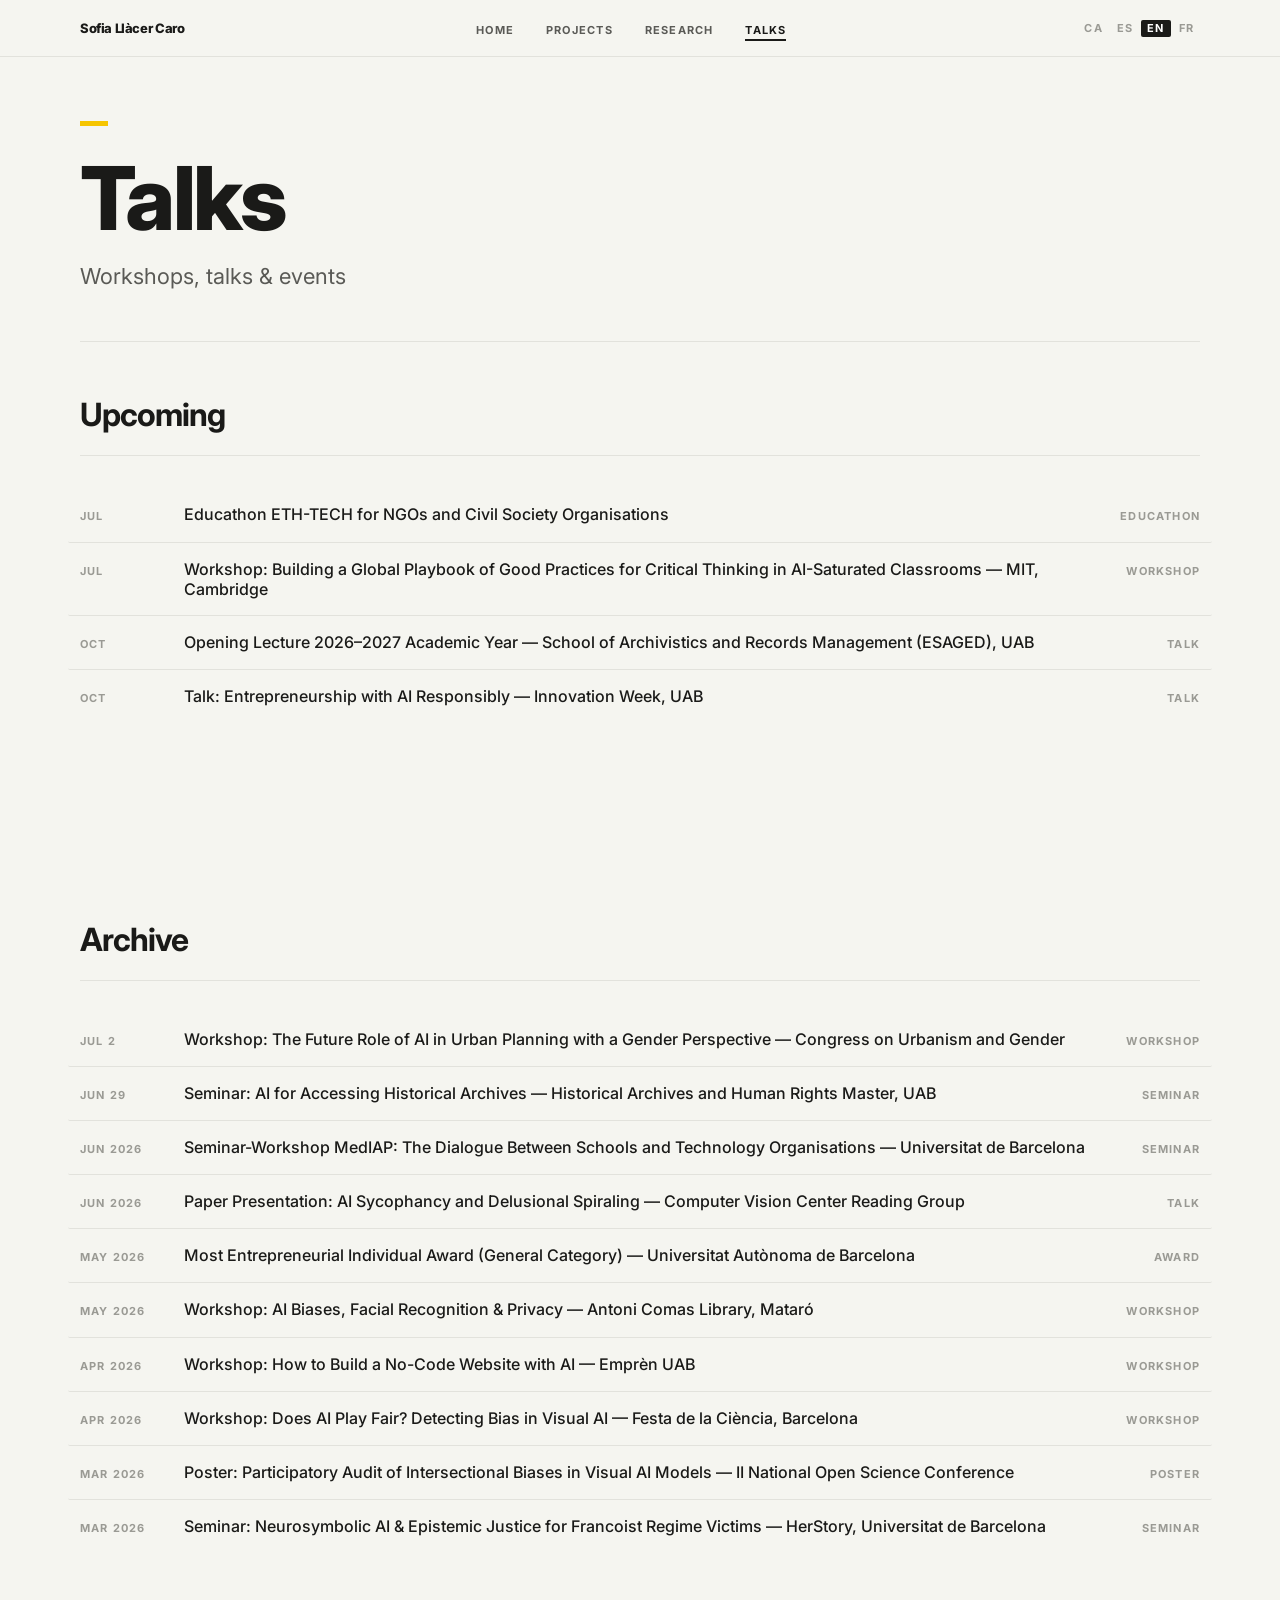
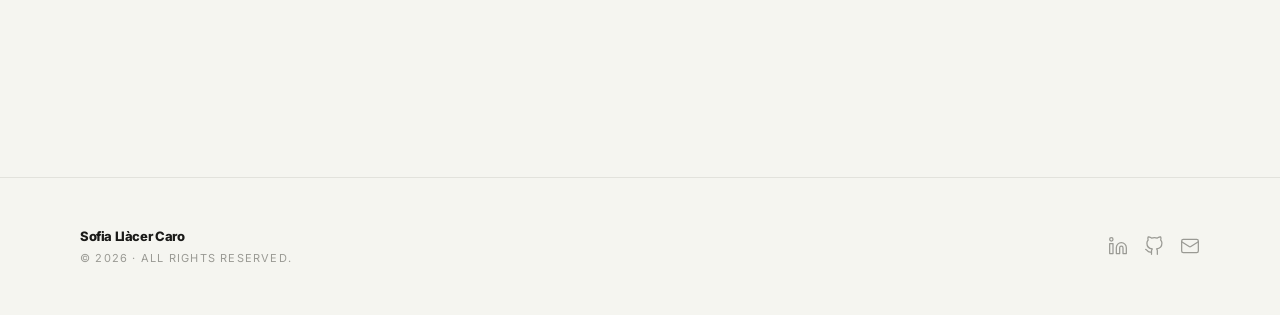
==== commit c1bfd112: "change event" ====
--- a/archive.html
+++ b/archive.html
@@ -31,11 +31,7 @@
         </div>
         <div class="archive-list fade-up">
 
-          <div class="archive-item">
-            <span class="archive-item__year">Jul 2</span>
-            <span class="archive-item__title" data-i18n="talks.u2_title">Workshop: The Future Role of AI in Urban Planning with a Gender Perspective — Congress on Urbanism and Gender</span>
-            <span class="archive-item__category" data-i18n="talks.u2_cat">Workshop</span>
-          </div>
+
 
           <div class="archive-item">
             <span class="archive-item__year">Jul</span>
@@ -70,6 +66,12 @@
           <h2 class="section__title" data-i18n="talks.archive">Archive</h2>
         </div>
         <div class="archive-list fade-up">
+
+          <div class="archive-item">
+            <span class="archive-item__year">Jul 2</span>
+            <span class="archive-item__title" data-i18n="talks.u2_title">Workshop: The Future Role of AI in Urban Planning with a Gender Perspective — Congress on Urbanism and Gender</span>
+            <span class="archive-item__category" data-i18n="talks.u2_cat">Workshop</span>
+          </div>
 
           <div class="archive-item">
             <span class="archive-item__year">Jun 29</span>
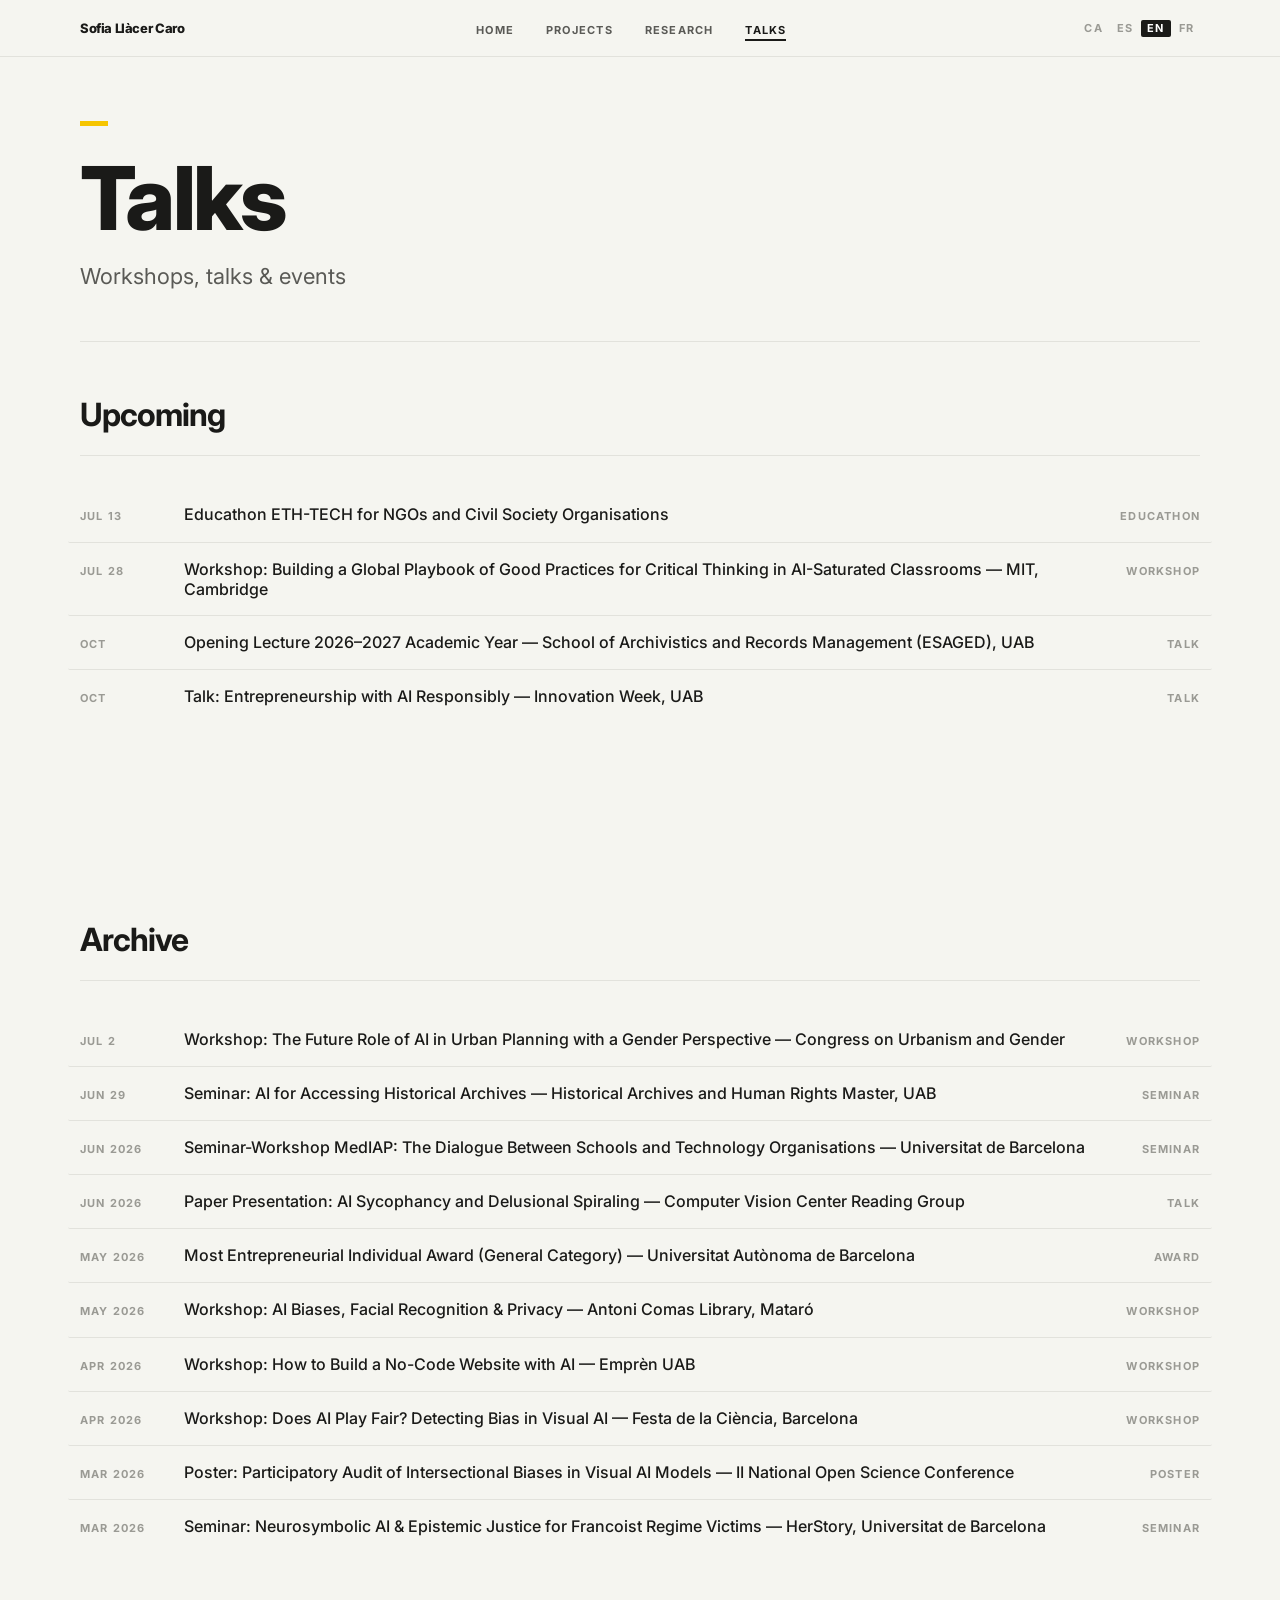
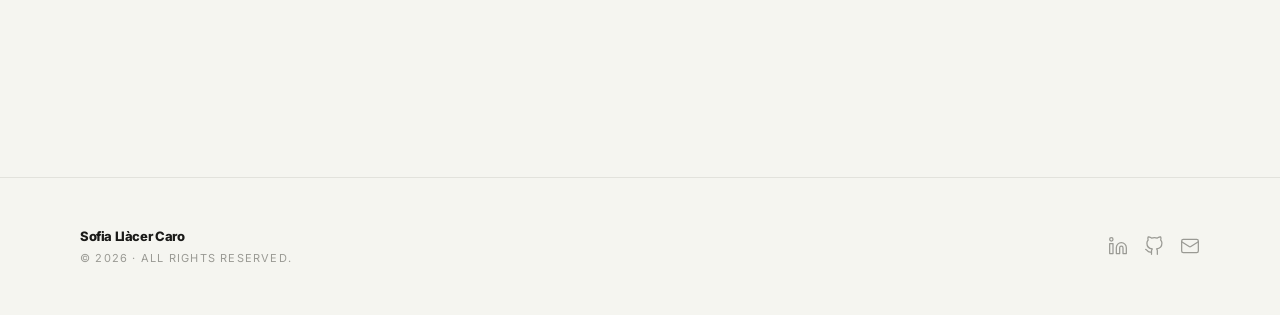
==== commit 6ab7e2c3: "update event" ====
--- a/archive.html
+++ b/archive.html
@@ -34,13 +34,13 @@
 
 
           <div class="archive-item">
-            <span class="archive-item__year">Jul</span>
+            <span class="archive-item__year">Jul 13</span>
             <span class="archive-item__title" data-i18n="talks.u3_title">Educathon ETH-TECH for NGOs and Civil Society Organisations</span>
             <span class="archive-item__category" data-i18n="talks.u3_cat">Educathon</span>
           </div>
 
           <div class="archive-item">
-            <span class="archive-item__year">Jul</span>
+            <span class="archive-item__year">Jul 28</span>
             <span class="archive-item__title" data-i18n="talks.u4_title">Workshop: Building a Global Playbook of Good Practices for Critical Thinking in AI-Saturated Classrooms — MIT, Cambridge</span>
             <span class="archive-item__category" data-i18n="talks.u4_cat">Workshop</span>
           </div>
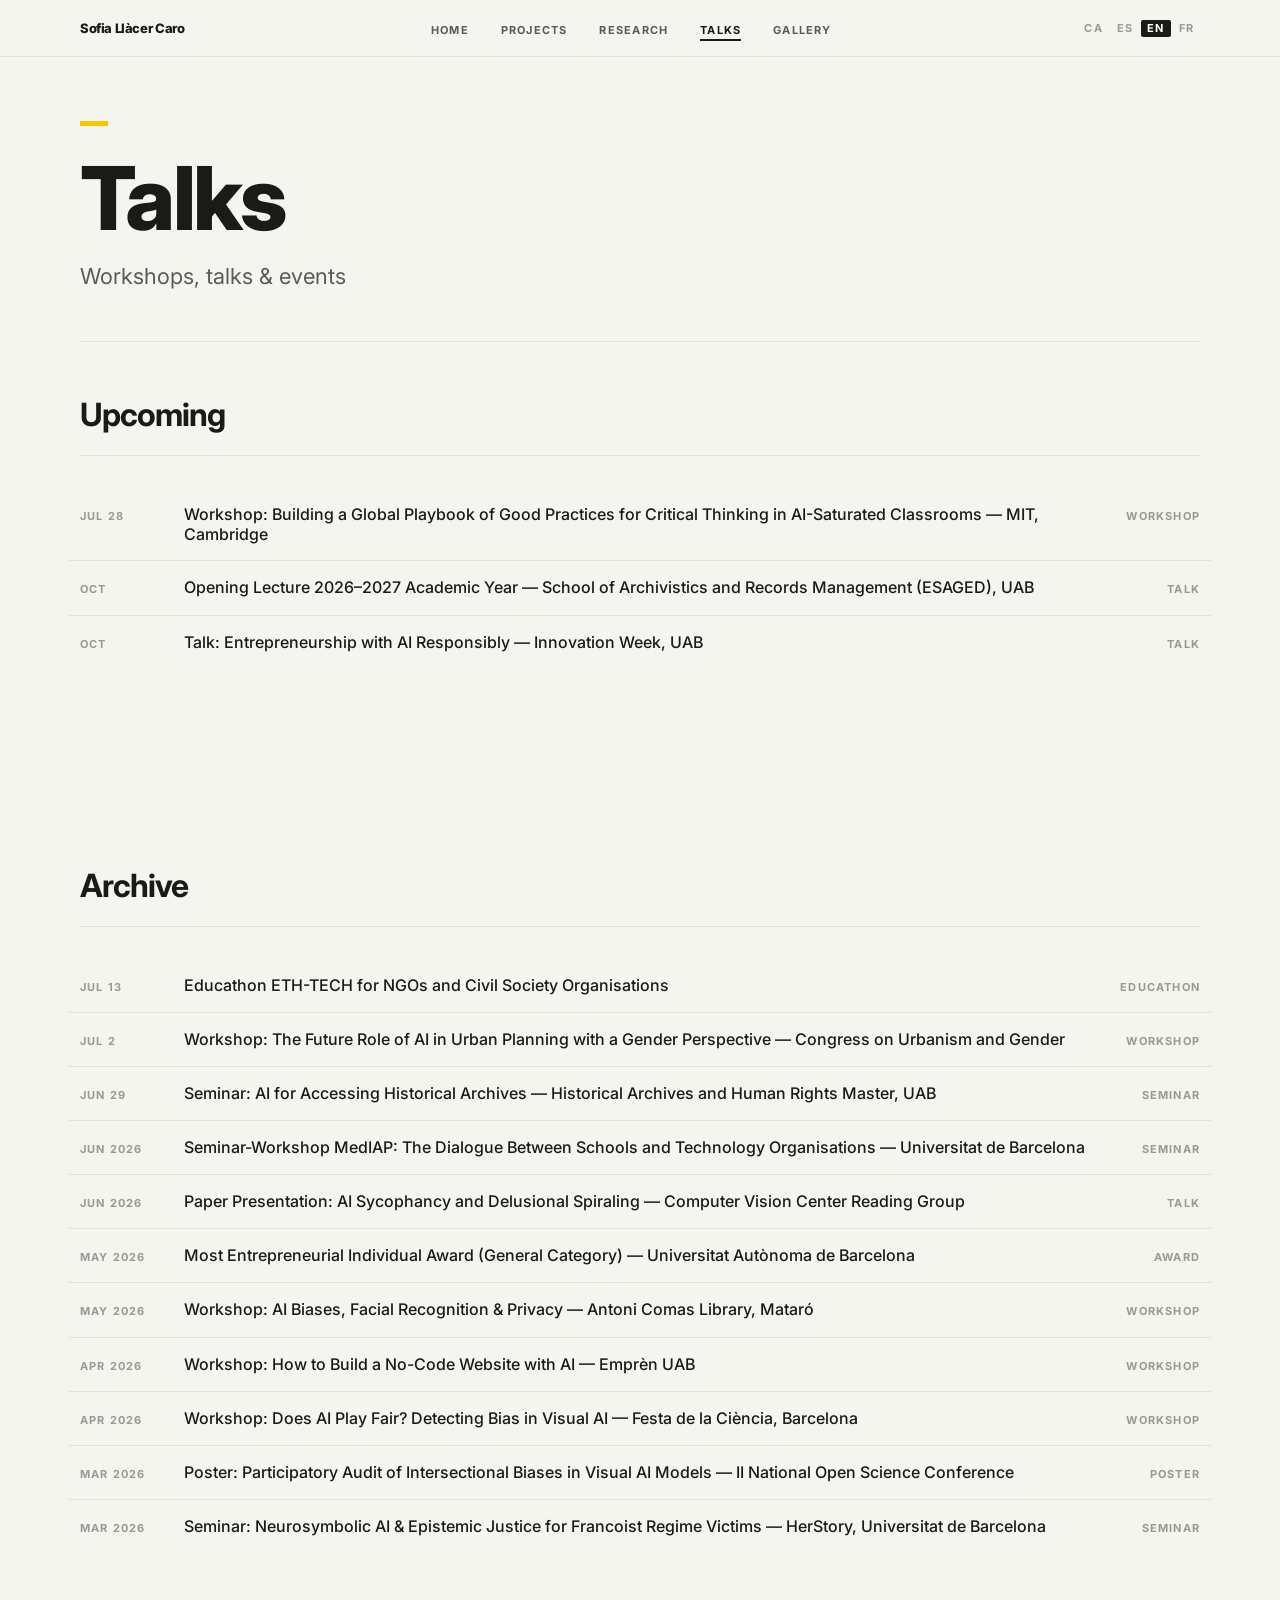
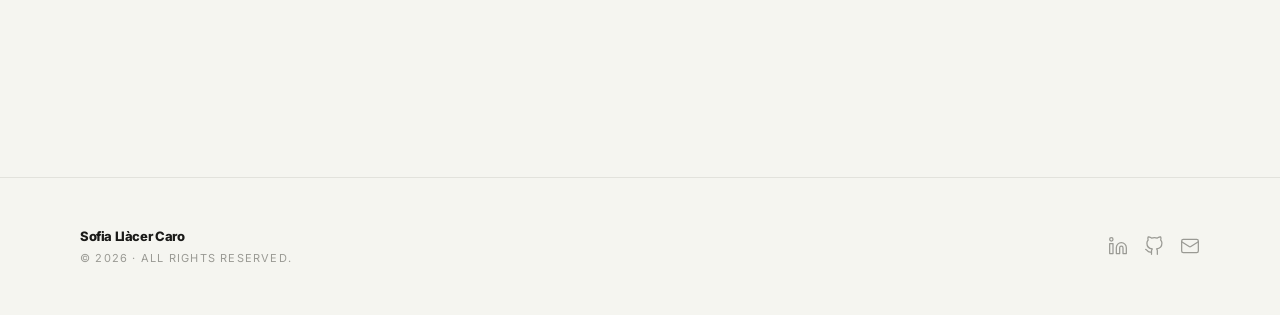
==== commit 557ad1bf: "archive event" ====
--- a/archive.html
+++ b/archive.html
@@ -31,14 +31,6 @@
         </div>
         <div class="archive-list fade-up">
 
-
-
-          <div class="archive-item">
-            <span class="archive-item__year">Jul 13</span>
-            <span class="archive-item__title" data-i18n="talks.u3_title">Educathon ETH-TECH for NGOs and Civil Society Organisations</span>
-            <span class="archive-item__category" data-i18n="talks.u3_cat">Educathon</span>
-          </div>
-
           <div class="archive-item">
             <span class="archive-item__year">Jul 28</span>
             <span class="archive-item__title" data-i18n="talks.u4_title">Workshop: Building a Global Playbook of Good Practices for Critical Thinking in AI-Saturated Classrooms — MIT, Cambridge</span>
@@ -66,6 +58,12 @@
           <h2 class="section__title" data-i18n="talks.archive">Archive</h2>
         </div>
         <div class="archive-list fade-up">
+
+          <div class="archive-item">
+            <span class="archive-item__year">Jul 13</span>
+            <span class="archive-item__title" data-i18n="talks.u3_title">Educathon ETH-TECH for NGOs and Civil Society Organisations</span>
+            <span class="archive-item__category" data-i18n="talks.u3_cat">Educathon</span>
+          </div>
 
           <div class="archive-item">
             <span class="archive-item__year">Jul 2</span>
--- a/css/main.css
+++ b/css/main.css
@@ -540,6 +540,36 @@
   .archive-item__category { grid-column: 2; }
 }
 
+/* --- Gallery Grid (Pinterest-style masonry) --- */
+.gallery-grid {
+  column-count: 4;
+  column-gap: var(--sp-5);
+}
+
+.gallery-grid__item {
+  display: block;
+  break-inside: avoid;
+  margin-bottom: var(--sp-5);
+  border-radius: var(--card-radius);
+  overflow: hidden;
+  background: var(--c-surface);
+  border: 1px solid var(--c-border);
+  box-shadow: var(--shadow-card);
+  transition: box-shadow var(--ease-base), transform var(--ease-base);
+}
+.gallery-grid__item:hover {
+  box-shadow: var(--shadow-card-hover);
+  transform: translateY(-3px);
+}
+
+.gallery-grid__item img {
+  width: 100%; height: auto; display: block;
+}
+
+@media (max-width: 1024px) { .gallery-grid { column-count: 3; } }
+@media (max-width: 768px)  { .gallery-grid { column-count: 2; } }
+@media (max-width: 480px)  { .gallery-grid { column-count: 1; } }
+
 /* --- Buttons --- */
 .btn {
   display: inline-flex; align-items: center; gap: var(--sp-2);
@@ -611,6 +641,7 @@
 .section-projects { --section-color: #0177BC; }
 .section-thoughts  { --section-color: #DE0615; }
 .section-archive   { --section-color: #F6C500; }
+.section-gallery   { --section-color: #00A99D; }
 
 /* ============================================================
    HOME — Section cards (scard)
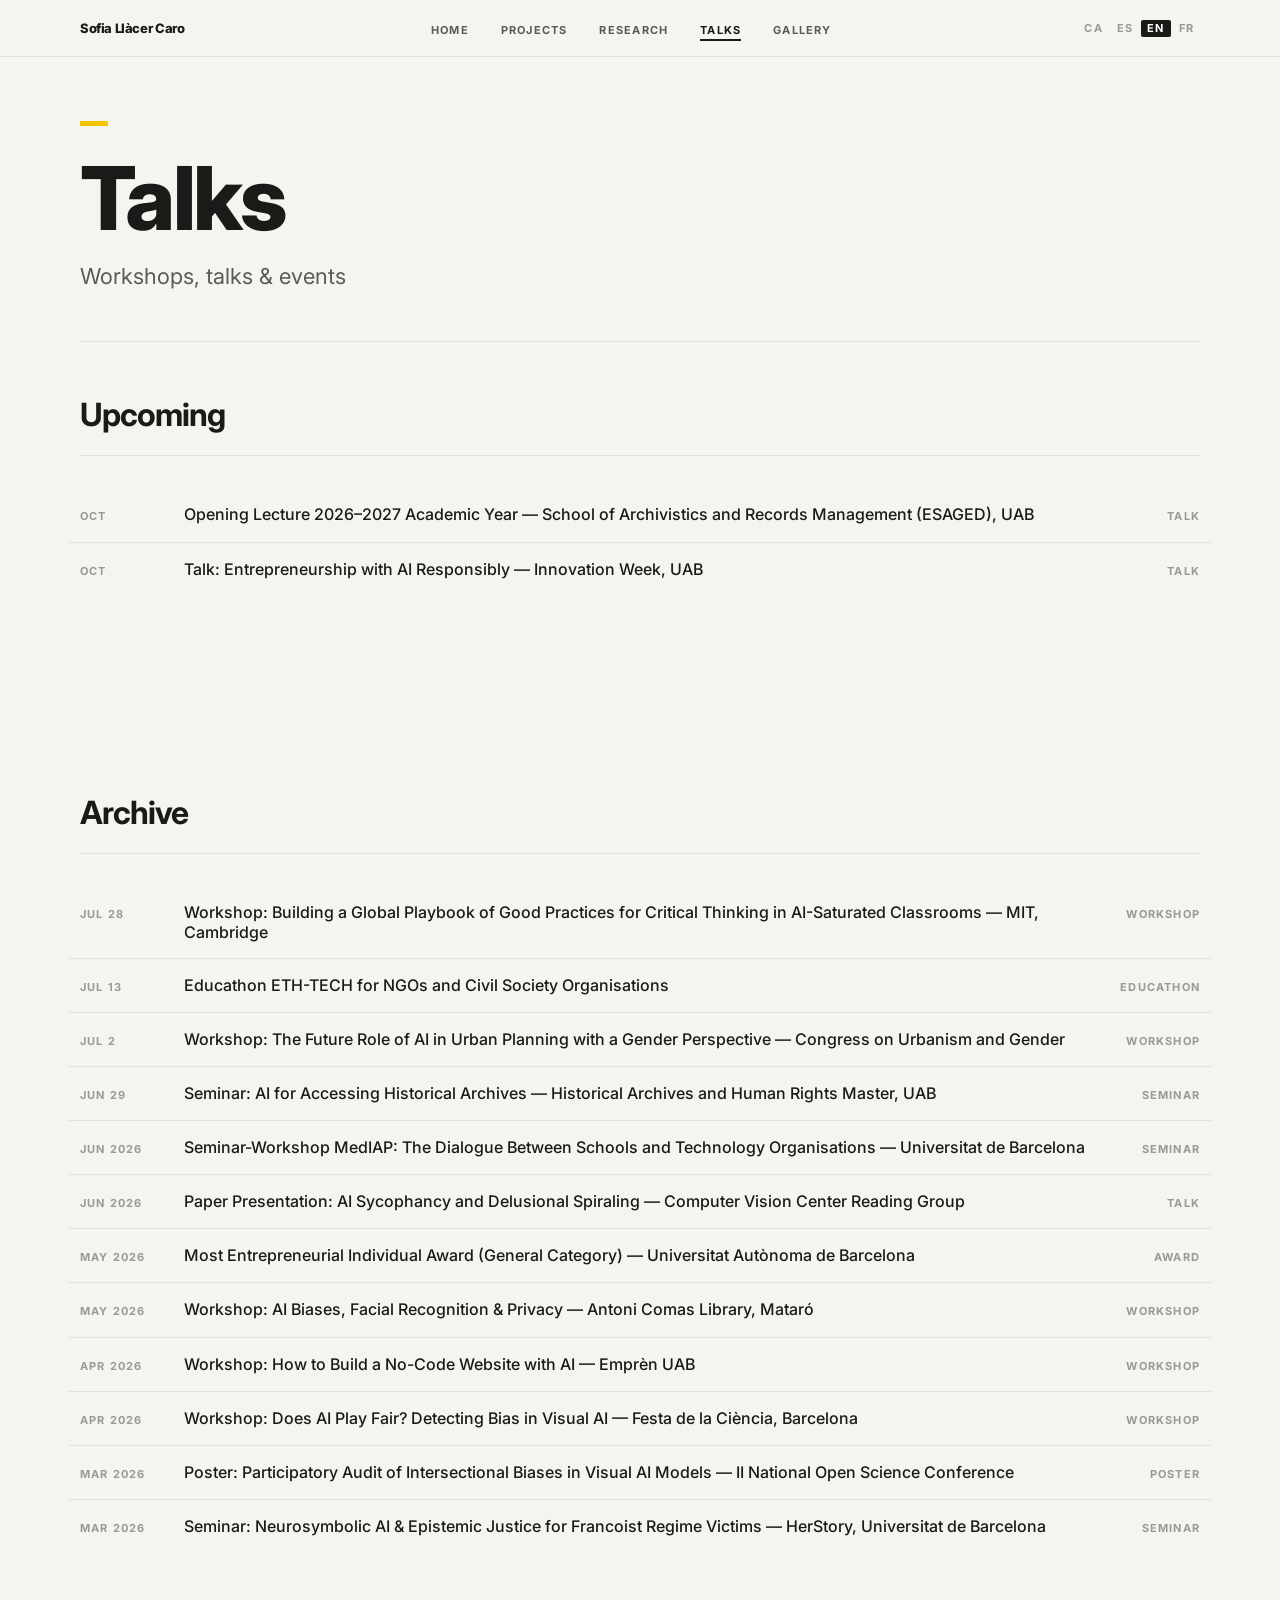
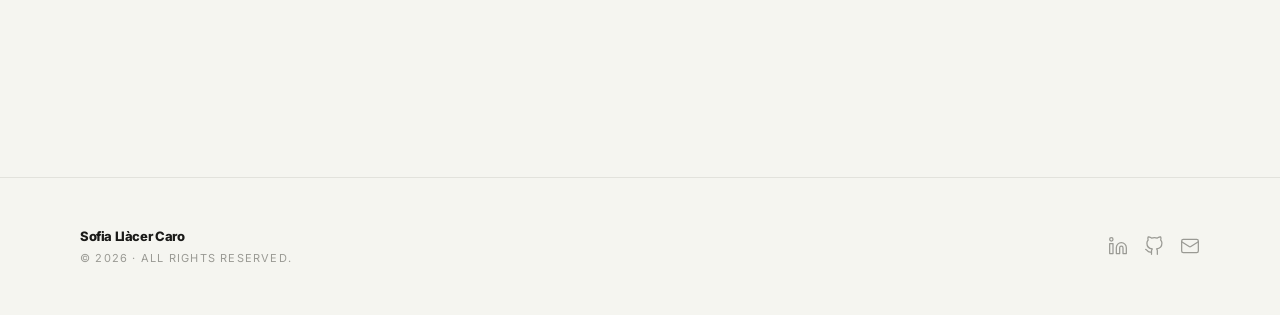
==== commit 5a4dc45e: "change MIT workshop and add images" ====
--- a/archive.html
+++ b/archive.html
@@ -32,12 +32,6 @@
         <div class="archive-list fade-up">
 
           <div class="archive-item">
-            <span class="archive-item__year">Jul 28</span>
-            <span class="archive-item__title" data-i18n="talks.u4_title">Workshop: Building a Global Playbook of Good Practices for Critical Thinking in AI-Saturated Classrooms — MIT, Cambridge</span>
-            <span class="archive-item__category" data-i18n="talks.u4_cat">Workshop</span>
-          </div>
-
-          <div class="archive-item">
             <span class="archive-item__year">Oct</span>
             <span class="archive-item__title" data-i18n="talks.u5_title">Opening Lecture 2026–2027 Academic Year — School of Archivistics and Records Management (ESAGED), UAB</span>
             <span class="archive-item__category" data-i18n="talks.u5_cat">Talk</span>
@@ -58,6 +52,12 @@
           <h2 class="section__title" data-i18n="talks.archive">Archive</h2>
         </div>
         <div class="archive-list fade-up">
+
+          <div class="archive-item">
+            <span class="archive-item__year">Jul 28</span>
+            <span class="archive-item__title" data-i18n="talks.u4_title">Workshop: Building a Global Playbook of Good Practices for Critical Thinking in AI-Saturated Classrooms — MIT, Cambridge</span>
+            <span class="archive-item__category" data-i18n="talks.u4_cat">Workshop</span>
+          </div>
 
           <div class="archive-item">
             <span class="archive-item__year">Jul 13</span>
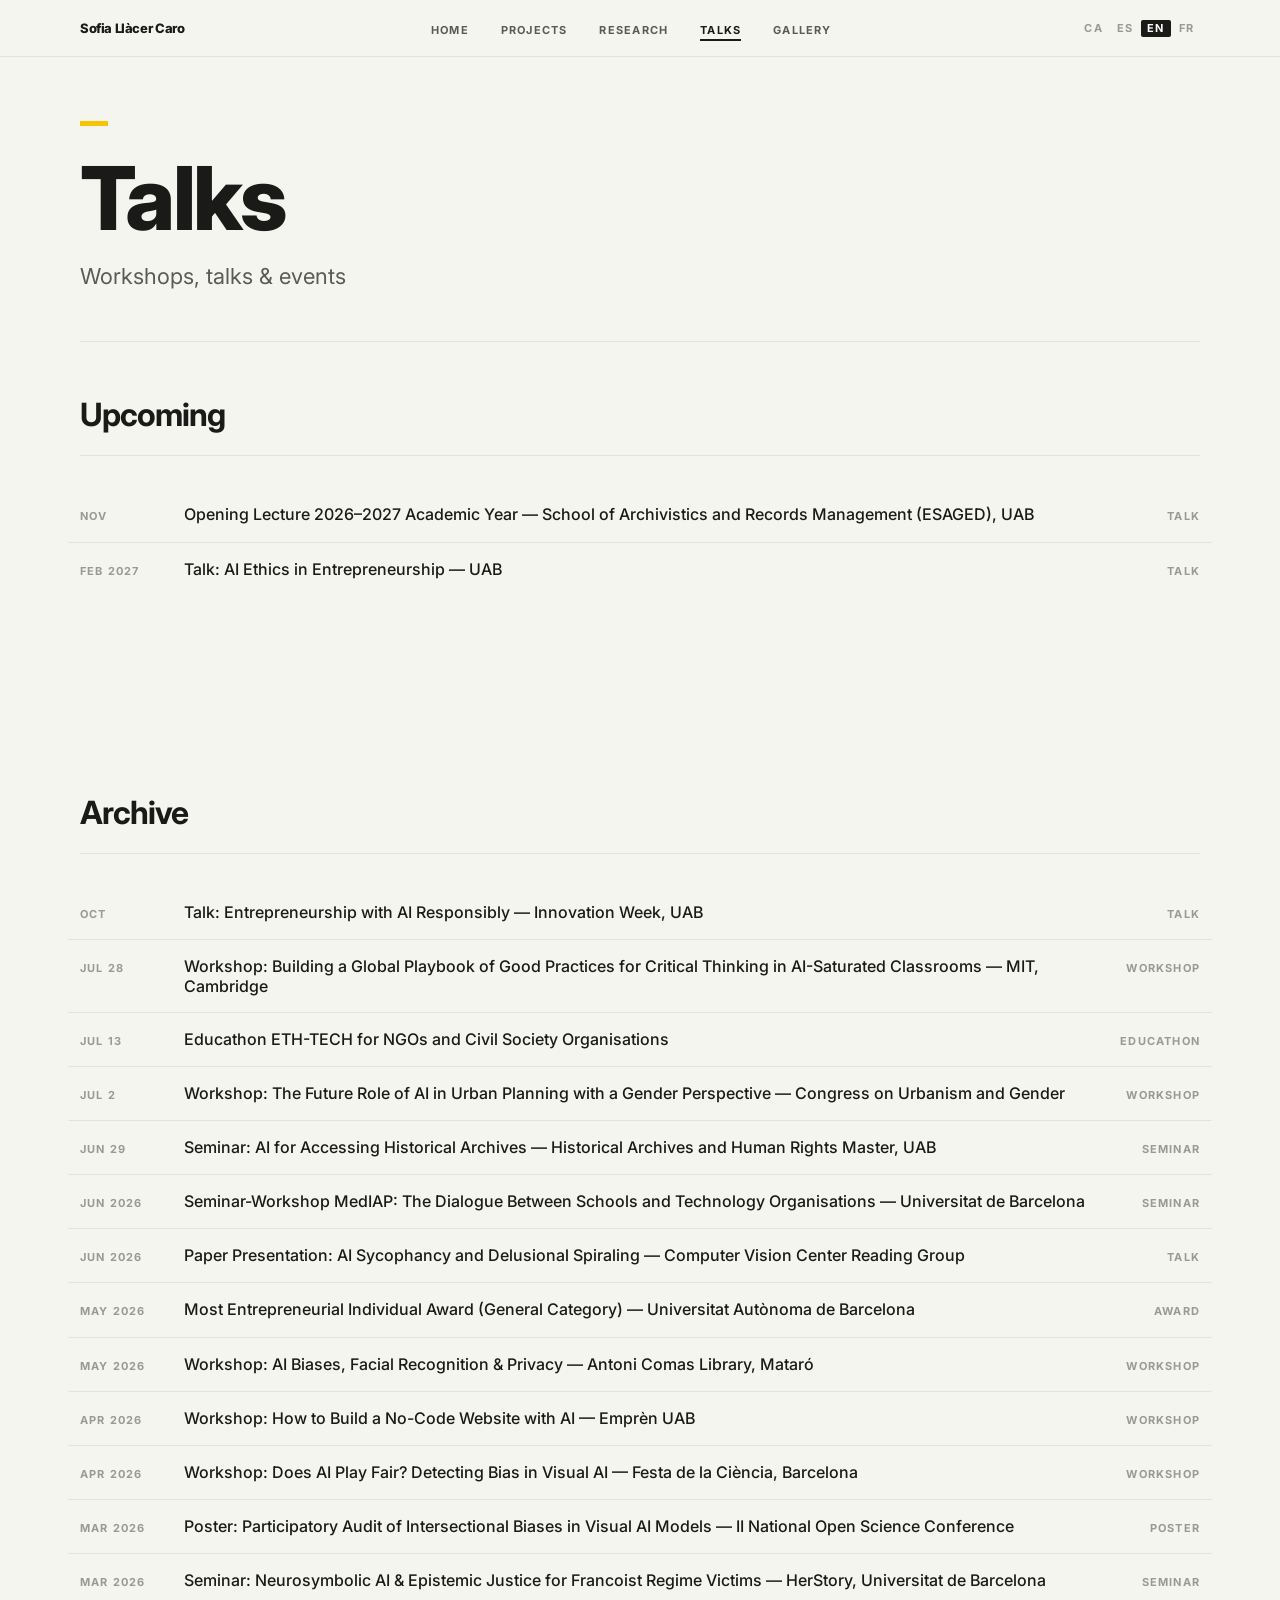
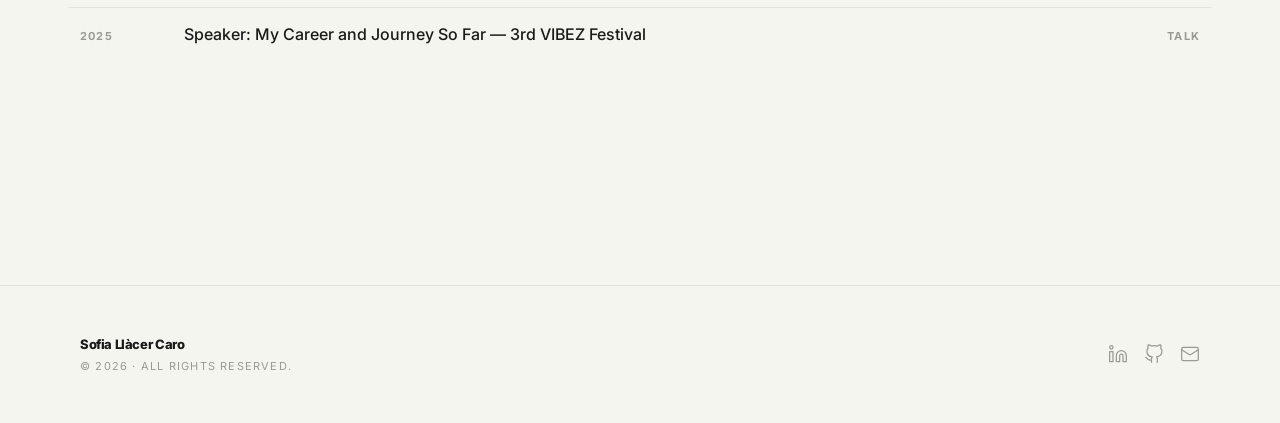
==== commit 6175410a: "new talks and images" ====
--- a/archive.html
+++ b/archive.html
@@ -32,15 +32,15 @@
         <div class="archive-list fade-up">
 
           <div class="archive-item">
-            <span class="archive-item__year">Oct</span>
+            <span class="archive-item__year">Nov</span>
             <span class="archive-item__title" data-i18n="talks.u5_title">Opening Lecture 2026–2027 Academic Year — School of Archivistics and Records Management (ESAGED), UAB</span>
             <span class="archive-item__category" data-i18n="talks.u5_cat">Talk</span>
           </div>
 
           <div class="archive-item">
-            <span class="archive-item__year">Oct</span>
-            <span class="archive-item__title" data-i18n="talks.u6_title">Talk: Entrepreneurship with AI Responsibly — Innovation Week, UAB</span>
-            <span class="archive-item__category" data-i18n="talks.u6_cat">Talk</span>
+            <span class="archive-item__year">Feb 2027</span>
+            <span class="archive-item__title" data-i18n="talks.u7_title">Talk: AI Ethics in Entrepreneurship — UAB</span>
+            <span class="archive-item__category" data-i18n="talks.u7_cat">Talk</span>
           </div>
 
         </div>
@@ -52,6 +52,12 @@
           <h2 class="section__title" data-i18n="talks.archive">Archive</h2>
         </div>
         <div class="archive-list fade-up">
+
+          <div class="archive-item">
+            <span class="archive-item__year">Oct</span>
+            <span class="archive-item__title" data-i18n="talks.u6_title">Talk: Entrepreneurship with AI Responsibly — Innovation Week, UAB</span>
+            <span class="archive-item__category" data-i18n="talks.u6_cat">Talk</span>
+          </div>
 
           <div class="archive-item">
             <span class="archive-item__year">Jul 28</span>
@@ -125,6 +131,12 @@
             <span class="archive-item__category" data-i18n="talks.a8_cat">Seminar</span>
           </div>
 
+          <div class="archive-item">
+            <span class="archive-item__year">2025</span>
+            <span class="archive-item__title" data-i18n="talks.a9_title">Speaker: My Career and Journey So Far — 3rd VIBEZ Festival</span>
+            <span class="archive-item__category" data-i18n="talks.a9_cat">Talk</span>
+          </div>
+
         </div>
       </section>
 
--- a/css/main.css
+++ b/css/main.css
@@ -666,6 +666,42 @@
   margin-top: var(--sp-5);
 }
 
+.home-header__row {
+  display: flex;
+  align-items: center;
+  justify-content: space-between;
+  gap: var(--sp-8);
+}
+.home-header__text { flex: 1; min-width: 0; }
+
+.home-header__photo {
+  flex-shrink: 0;
+  width: clamp(15rem, 26vw, 23rem);
+  height: clamp(15rem, 26vw, 23rem);
+  border-radius: 50%;
+  overflow: hidden;
+  border: 3px solid var(--c-surface);
+  box-shadow: 0 0 0 1px var(--c-border-strong);
+}
+.home-header__photo img {
+  width: 100%;
+  height: 100%;
+  object-fit: cover;
+  display: block;
+}
+
+@media (max-width: 768px) {
+  .home-header__row {
+    flex-direction: column-reverse;
+    align-items: flex-start;
+    gap: var(--sp-5);
+  }
+  .home-header__photo {
+    width: 11.5rem;
+    height: 11.5rem;
+  }
+}
+
 .home-cards {
   display: flex;
   flex-direction: column;
@@ -681,6 +717,7 @@
 .scard--projects { background: #0177BC; }
 .scard--thoughts  { background: #DE0615; }
 .scard--archive   { background: #F6C500; color: #1A1A18; }
+.scard--gallery   { background: #4B3C8F; }
 
 .scard__header {
   display: flex;
@@ -749,6 +786,23 @@
 .scard__preview-grid--2 {
   grid-template-columns: repeat(2, 1fr);
 }
+.scard__preview-grid--photos {
+  grid-template-columns: repeat(4, 1fr);
+}
+.scard__photo {
+  display: block;
+  aspect-ratio: 1;
+  border-radius: 14px;
+  overflow: hidden;
+}
+.scard__photo img {
+  width: 100%;
+  height: 100%;
+  object-fit: cover;
+  display: block;
+  transition: transform var(--ease-fast);
+}
+.scard__photo:hover img { transform: scale(1.08); }
 .scard__mini {
   background: rgba(255,255,255,0.12);
   border-radius: 16px;
@@ -1152,6 +1206,7 @@
 @media (max-width: 768px) {
   .scard { padding: var(--sp-5); border-radius: 22px; }
   .scard__preview-grid { grid-template-columns: 1fr; }
+  .scard__preview-grid--photos { grid-template-columns: repeat(4, 1fr); }
   .scard__row { grid-template-columns: 4rem 1fr; }
   .scard__row-date { display: none; }
 }
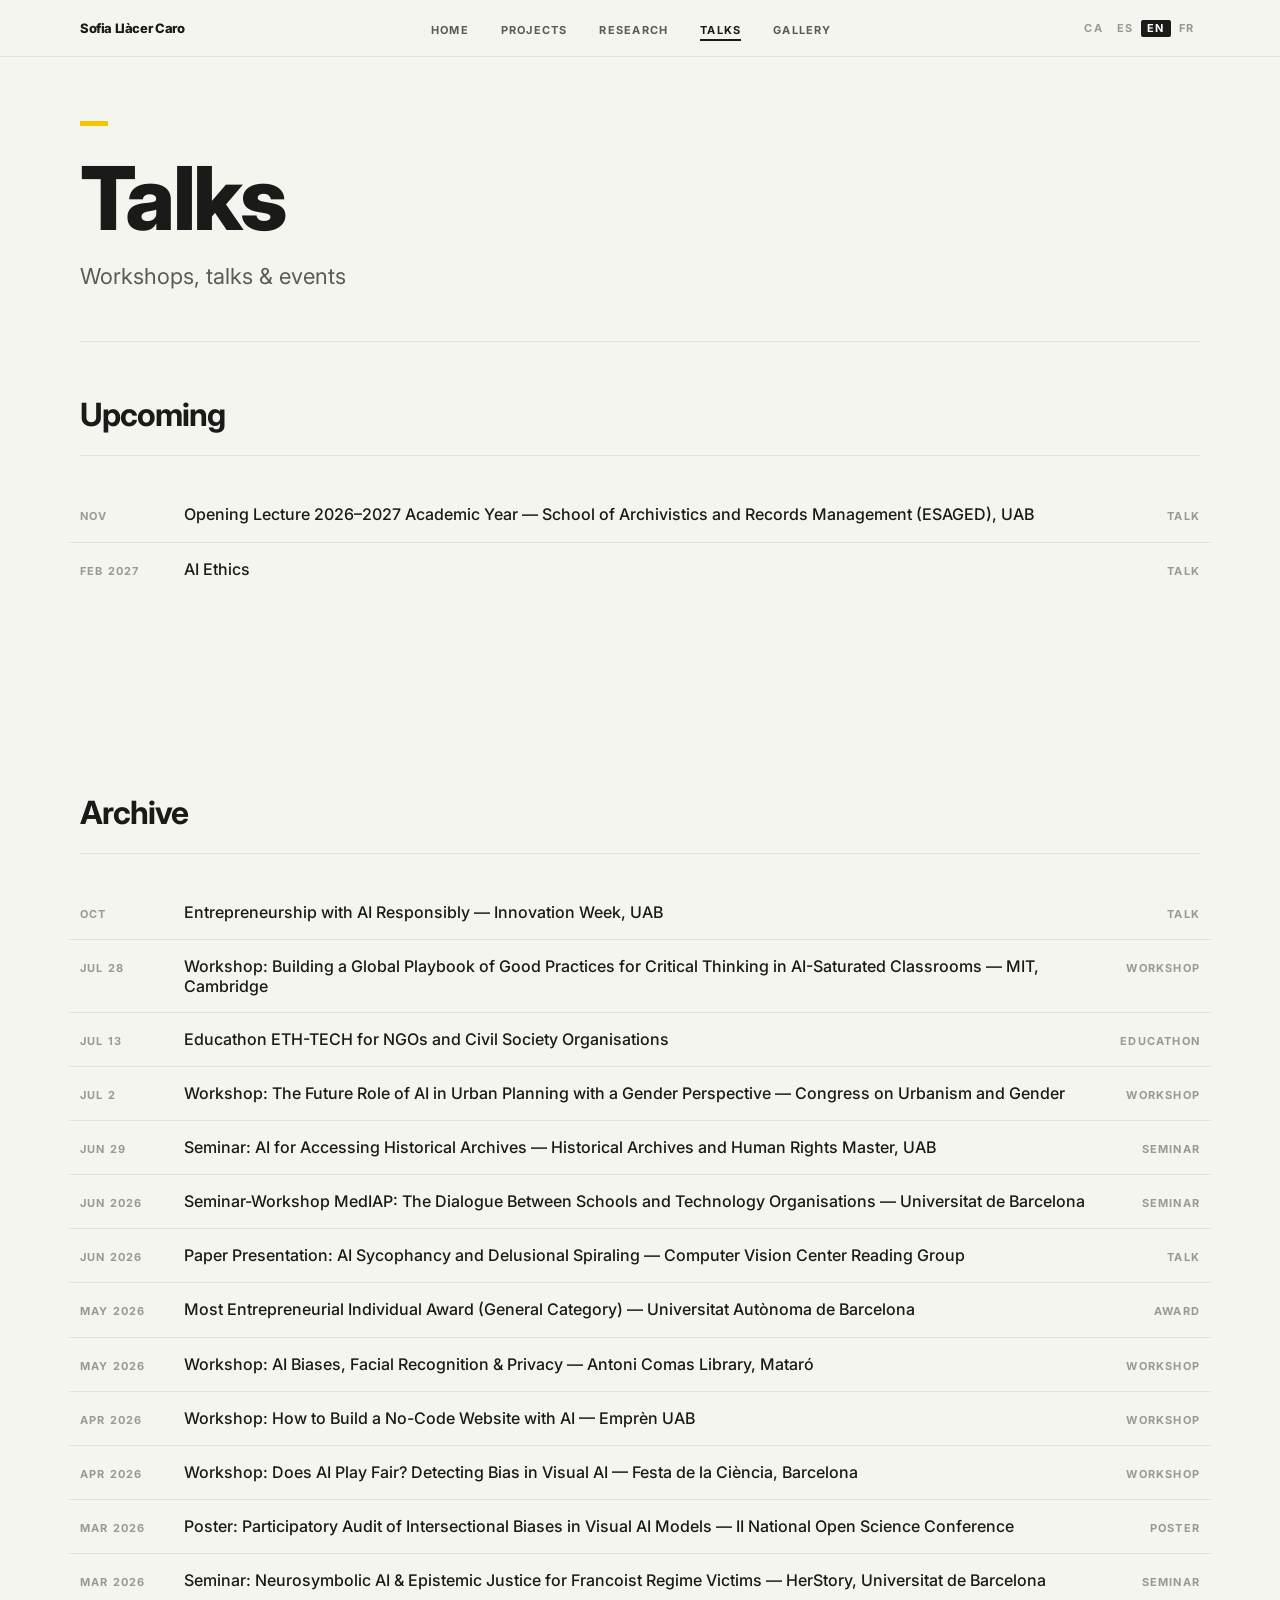
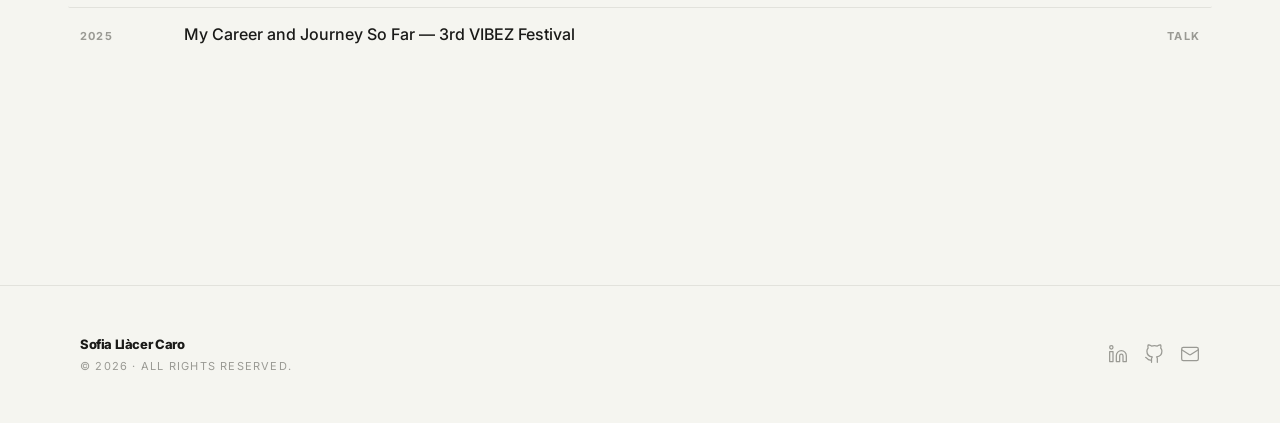
==== commit e92b4dbe: "some more changes" ====
--- a/archive.html
+++ b/archive.html
@@ -39,7 +39,7 @@
 
           <div class="archive-item">
             <span class="archive-item__year">Feb 2027</span>
-            <span class="archive-item__title" data-i18n="talks.u7_title">Talk: AI Ethics in Entrepreneurship — UAB</span>
+            <span class="archive-item__title" data-i18n="talks.u7_title">AI Ethics</span>
             <span class="archive-item__category" data-i18n="talks.u7_cat">Talk</span>
           </div>
 
@@ -55,7 +55,7 @@
 
           <div class="archive-item">
             <span class="archive-item__year">Oct</span>
-            <span class="archive-item__title" data-i18n="talks.u6_title">Talk: Entrepreneurship with AI Responsibly — Innovation Week, UAB</span>
+            <span class="archive-item__title" data-i18n="talks.u6_title">Entrepreneurship with AI Responsibly — Innovation Week, UAB</span>
             <span class="archive-item__category" data-i18n="talks.u6_cat">Talk</span>
           </div>
 
@@ -133,7 +133,7 @@
 
           <div class="archive-item">
             <span class="archive-item__year">2025</span>
-            <span class="archive-item__title" data-i18n="talks.a9_title">Speaker: My Career and Journey So Far — 3rd VIBEZ Festival</span>
+            <span class="archive-item__title" data-i18n="talks.a9_title">My Career and Journey So Far — 3rd VIBEZ Festival</span>
             <span class="archive-item__category" data-i18n="talks.a9_cat">Talk</span>
           </div>
 
--- a/css/main.css
+++ b/css/main.css
@@ -542,7 +542,7 @@
 
 /* --- Gallery Grid (Pinterest-style masonry) --- */
 .gallery-grid {
-  column-count: 4;
+  column-count: 3;
   column-gap: var(--sp-5);
 }
 
@@ -566,7 +566,6 @@
   width: 100%; height: auto; display: block;
 }
 
-@media (max-width: 1024px) { .gallery-grid { column-count: 3; } }
 @media (max-width: 768px)  { .gallery-grid { column-count: 2; } }
 @media (max-width: 480px)  { .gallery-grid { column-count: 1; } }
 
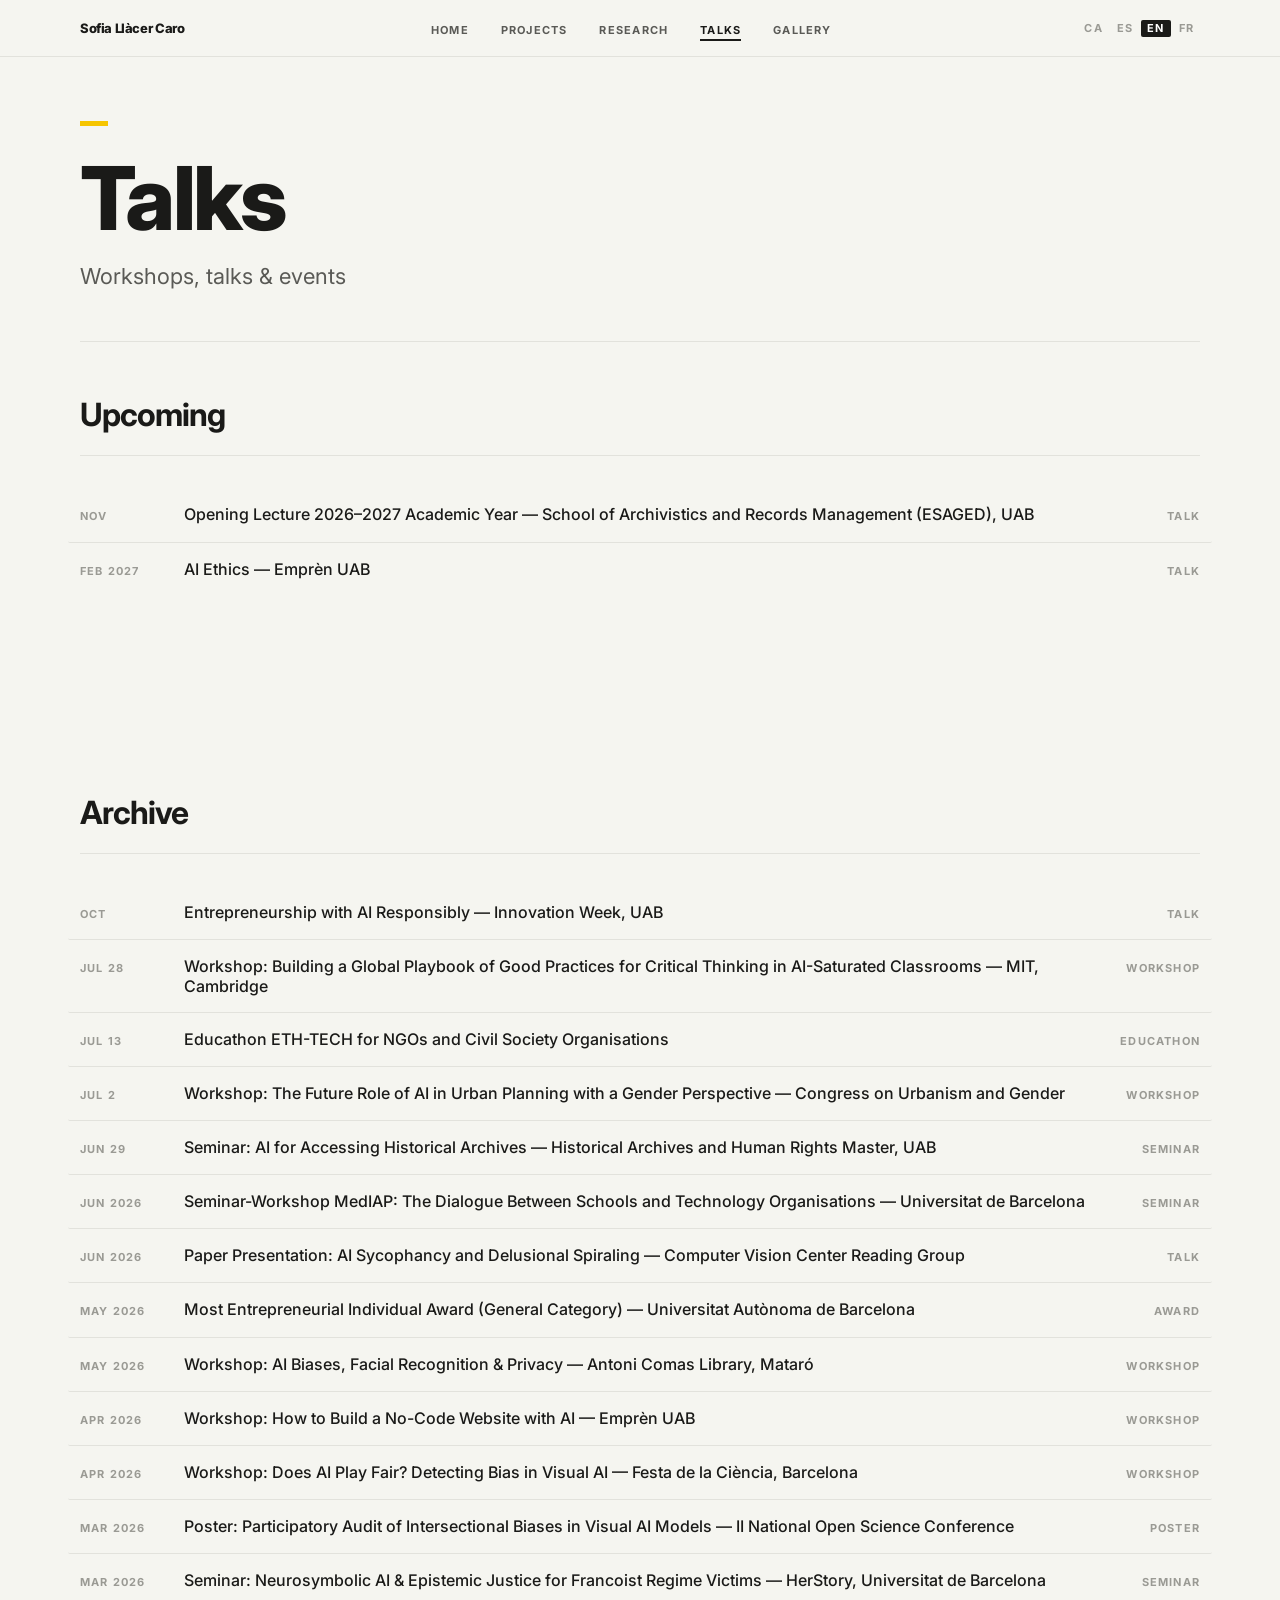
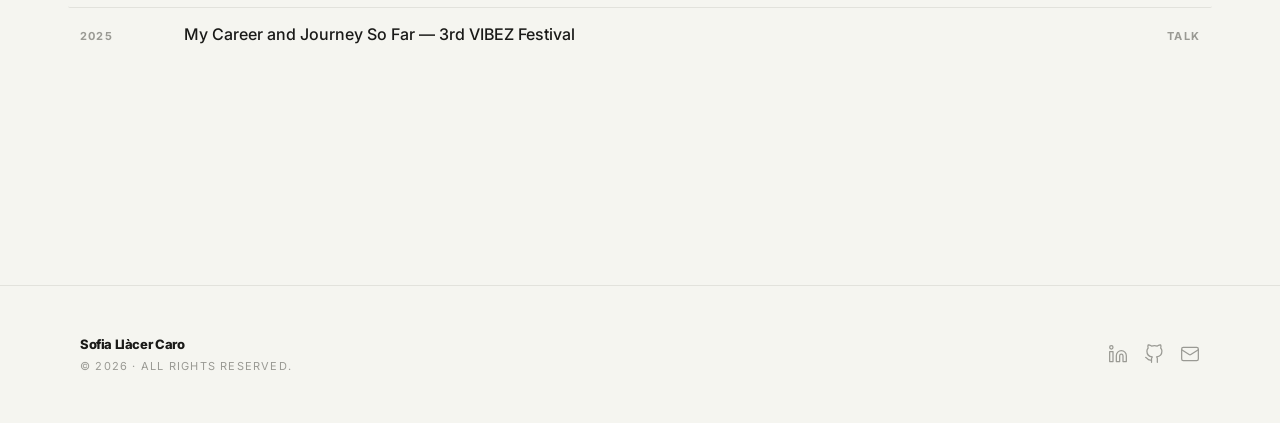
==== commit 5adacc0b: "add Emprèn UAB venue to AI Ethics talk" ====
--- a/archive.html
+++ b/archive.html
@@ -39,7 +39,7 @@
 
           <div class="archive-item">
             <span class="archive-item__year">Feb 2027</span>
-            <span class="archive-item__title" data-i18n="talks.u7_title">AI Ethics</span>
+            <span class="archive-item__title" data-i18n="talks.u7_title">AI Ethics — Emprèn UAB</span>
             <span class="archive-item__category" data-i18n="talks.u7_cat">Talk</span>
           </div>
 
